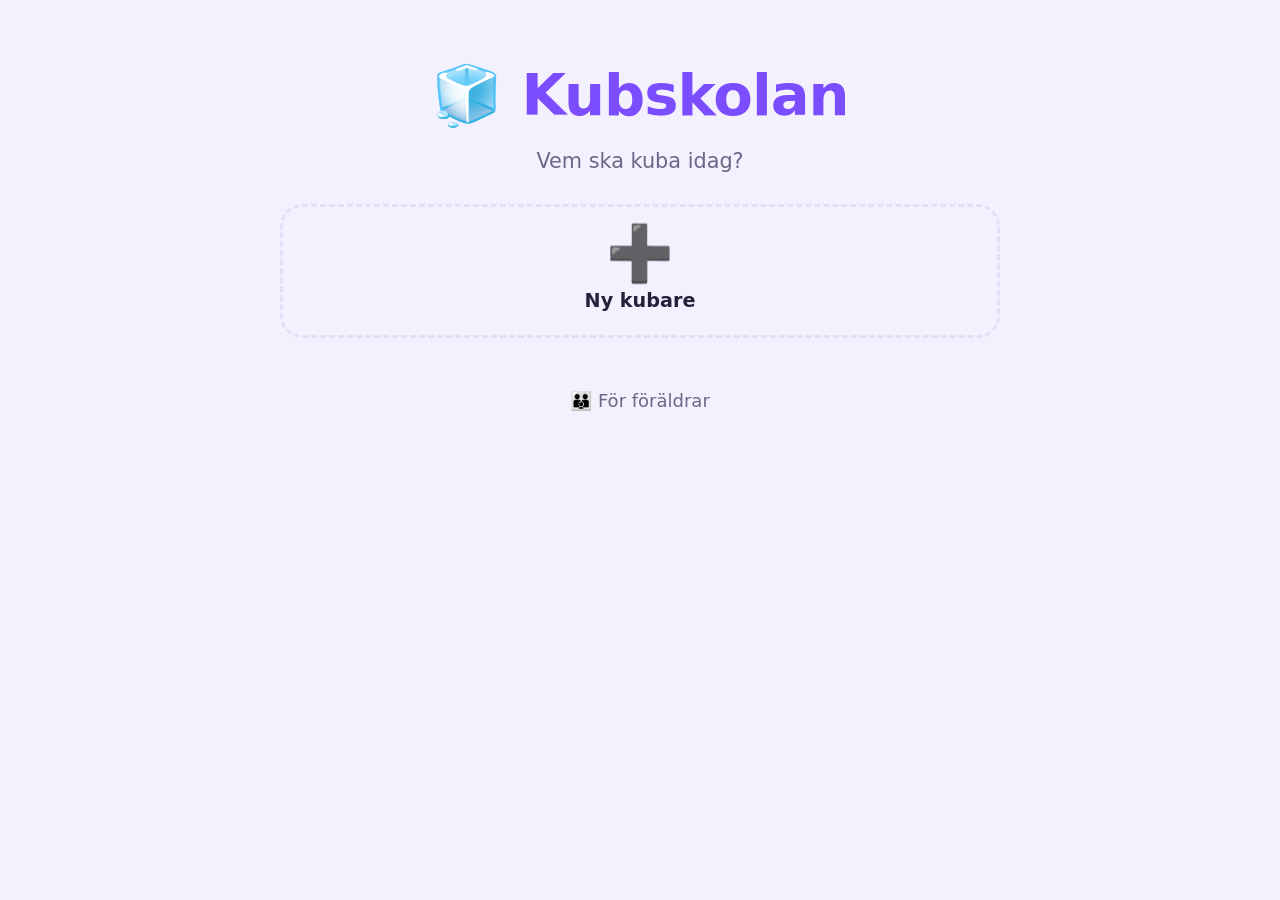
==== index.html @ 80350eb7 "Initial commit: Kubskolan Co-Authored-By: Claude Opus 5.5 <noreply@anthropic.com>" ====
<!doctype html>
<html lang="sv">
<head>
  <meta charset="utf-8">
  <meta name="viewport" content="width=device-width, initial-scale=1, viewport-fit=cover, user-scalable=no">
  <title>Kubskolan</title>
  <meta name="description" content="Lär dig lösa Rubiks kub med CFOP – steg för steg.">
  <meta name="theme-color" content="#7c4dff">
  <meta name="apple-mobile-web-app-capable" content="yes">
  <meta name="mobile-web-app-capable" content="yes">
  <meta name="apple-mobile-web-app-status-bar-style" content="default">
  <meta name="apple-mobile-web-app-title" content="Kubskolan">
  <link rel="manifest" href="manifest.webmanifest">
  <link rel="icon" href="icon.svg" type="image/svg+xml">
  <link rel="apple-touch-icon" href="icon-180.png">
  <link rel="stylesheet" href="css/style.css">
</head>
<body>
  <main id="app"></main>
  <script type="module" src="js/app.js"></script>
</body>
</html>
---- css/style.css ----
:root {
  --bg: #f4f1ff;
  --card: #ffffff;
  --ink: #26213a;
  --muted: #6d6787;
  --primary: #7c4dff;
  --primary-ink: #ffffff;
  --line: #e4def7;
  --good: #22a861;
  --bad: #e5484d;
  --radius: 22px;
  --wc: var(--primary);
  color-scheme: light;
}

* { box-sizing: border-box; -webkit-tap-highlight-color: transparent; }
html, body { margin: 0; height: 100%; }
body {
  background: var(--bg);
  color: var(--ink);
  font-family: ui-rounded, "SF Pro Rounded", "Nunito", "Segoe UI", system-ui, sans-serif;
  font-size: 18px;
  line-height: 1.45;
  -webkit-user-select: none;
  user-select: none;
  overscroll-behavior: none;
}
input { -webkit-user-select: text; user-select: text; }
a { color: inherit; text-decoration: none; }
button { font: inherit; color: inherit; cursor: pointer; }
.hidden { display: none !important; }

.screen {
  max-width: 1100px;
  margin: 0 auto;
  min-height: 100dvh;
  padding: calc(env(safe-area-inset-top) + 12px) max(16px, env(safe-area-inset-right)) calc(env(safe-area-inset-bottom) + 16px) max(16px, env(safe-area-inset-left));
}

/* ---------- Knappar ---------- */
.btn {
  border: 0;
  border-radius: 999px;
  padding: 12px 22px;
  background: var(--card);
  box-shadow: 0 3px 0 var(--line);
  font-weight: 700;
  display: inline-flex;
  align-items: center;
  justify-content: center;
  gap: 6px;
  min-height: 48px;
  transition: transform .08s;
}
.btn:active { transform: translateY(2px); box-shadow: 0 1px 0 var(--line); }
.btn:disabled { opacity: .4; }
.btn.primary { background: var(--wc); color: #fff; box-shadow: 0 4px 0 color-mix(in srgb, var(--wc) 70%, #000); }
.btn.ghost { background: transparent; box-shadow: inset 0 0 0 2px var(--line); }
.btn.danger { background: var(--bad); color: #fff; box-shadow: 0 4px 0 #a32a2e; }
.btn.huge { font-size: 1.25rem; padding: 16px 28px; width: 100%; margin-top: 12px; }
.btn.small { min-height: 38px; padding: 6px 14px; font-size: .9rem; }
.row { display: flex; gap: 10px; flex-wrap: wrap; justify-content: center; margin-top: 12px; }

/* ---------- Toppfält ---------- */
.topbar {
  display: flex;
  align-items: center;
  justify-content: space-between;
  gap: 12px;
  margin-bottom: 12px;
  min-height: 48px;
}
.topbar .back {
  width: 44px; height: 44px; border-radius: 50%;
  display: grid; place-items: center;
  background: var(--card); font-weight: 800; box-shadow: 0 3px 0 var(--line);
}
.topbar .title { font-weight: 800; font-size: 1.15rem; }
.wtag { font-size: 1.8rem; width: 44px; text-align: center; }
.dots { display: flex; gap: 6px; flex: 1; justify-content: center; flex-wrap: wrap; }
.dots span { width: 12px; height: 12px; border-radius: 50%; background: var(--line); }
.dots span.done { background: color-mix(in srgb, var(--wc) 55%, #fff); }
.dots span.cur { background: var(--wc); transform: scale(1.3); }

/* ---------- Profiler ---------- */
.profiles { text-align: center; padding-top: calc(env(safe-area-inset-top) + 6vh); }
.logo { font-size: clamp(2.2rem, 7vw, 3.6rem); margin: 0; letter-spacing: -1px; color: var(--primary); }
.logo-cube { display: inline-block; animation: bob 2.4s ease-in-out infinite; }
@keyframes bob { 50% { transform: translateY(-8px) rotate(-8deg); } }
.lead { font-size: 1.3rem; color: var(--muted); margin: 8px 0 28px; }
.profile-grid { display: grid; grid-template-columns: repeat(auto-fit, minmax(150px, 1fr)); gap: 16px; max-width: 720px; margin: 0 auto; }
.profile-card {
  border: 0; background: var(--card); border-radius: var(--radius); padding: 20px 10px;
  display: flex; flex-direction: column; align-items: center; gap: 6px;
  box-shadow: 0 5px 0 var(--line);
}
.profile-card:active { transform: translateY(3px); box-shadow: 0 2px 0 var(--line); }
.profile-card.add { background: transparent; box-shadow: inset 0 0 0 3px dashed var(--line); border: 3px dashed var(--line); }
.avatar { font-size: 3.4rem; line-height: 1; }
.avatar.sm { font-size: 1.8rem; }
.pname { font-weight: 800; font-size: 1.2rem; }
.pbadges { font-size: 1rem; min-height: 1.4em; }
.parent-link { display: inline-block; margin-top: 40px; color: var(--muted); padding: 10px; }

/* ---------- Karta ---------- */
.who { display: flex; align-items: center; gap: 8px; font-weight: 800; background: var(--card); padding: 4px 14px 4px 6px; border-radius: 999px; box-shadow: 0 3px 0 var(--line); }
.shelf { display: flex; gap: 2px; font-size: 1.5rem; flex-wrap: wrap; justify-content: flex-end; }
.shelf em { font-size: .9rem; color: var(--muted); }
.quick { display: grid; grid-template-columns: 1fr 1fr; gap: 12px; margin-bottom: 18px; }
.big-btn {
  border-radius: var(--radius); padding: 18px; text-align: center; font-weight: 800; font-size: 1.2rem;
  color: #fff; box-shadow: 0 5px 0 rgba(0,0,0,.18);
}
.big-btn.train { background: linear-gradient(135deg, #ff7a00, #ff4f7b); }
.big-btn.timer { background: linear-gradient(135deg, #1565d8, #00a6c8); }
.path { list-style: none; margin: 0; padding: 0; display: grid; gap: 14px; }
@media (min-width: 760px) {
  .path { grid-template-columns: 1fr 1fr; }
}
.world { position: relative; }
.world-btn {
  width: 100%; border: 0; text-align: left;
  display: flex; align-items: center; gap: 14px;
  background: var(--card); border-radius: var(--radius); padding: 14px 16px;
  box-shadow: 0 5px 0 color-mix(in srgb, var(--wc) 35%, var(--line));
  border-left: 8px solid var(--wc);
}
.world-btn:active { transform: translateY(3px); }
.world.locked .world-btn { filter: grayscale(1); opacity: .55; }
.world-emoji { font-size: 2.4rem; width: 52px; text-align: center; flex: none; }
.world-text { flex: 1; display: flex; flex-direction: column; min-width: 0; }
.world-text small { color: var(--muted); }
.stars { color: #ffb300; font-size: 1.2rem; letter-spacing: 1px; flex: none; }
.quiz-link {
  position: absolute; right: 14px; bottom: -10px;
  background: var(--wc); color: #fff; font-weight: 800; font-size: .85rem;
  padding: 3px 12px; border-radius: 999px;
}

/* ---------- Lektion ---------- */
.lesson { display: flex; flex-direction: column; }
.lesson-body { flex: 1; display: grid; gap: 16px; align-content: start; }
@media (min-width: 760px) and (orientation: landscape) {
  .lesson-body.has-cube { grid-template-columns: 1.1fr 1fr; align-items: start; }
}
.lesson-cube, .trainer-cube, .quiz-cube, .scramble-cube { background: var(--card); border-radius: var(--radius); padding: 10px; box-shadow: 0 5px 0 var(--line); }
.lesson-art { font-size: 6rem; text-align: center; padding: 20px 0 0; }
.lesson-text { background: var(--card); border-radius: var(--radius); padding: 18px 22px; box-shadow: 0 5px 0 var(--line); }
.lesson-text h2 { margin: 0 0 8px; display: flex; justify-content: space-between; align-items: center; gap: 10px; font-size: 1.5rem; }
.lesson-text p { margin: 0; font-size: 1.15rem; }
.lesson-text b { color: color-mix(in srgb, var(--wc) 75%, #000); }
.say { border: 0; background: var(--bg); border-radius: 50%; width: 46px; height: 46px; font-size: 1.3rem; flex: none; }
.navbar {
  display: flex; justify-content: space-between; gap: 12px; margin-top: 16px;
  position: sticky; bottom: 0; padding: 10px 0 calc(env(safe-area-inset-bottom) + 4px);
  background: linear-gradient(transparent, var(--bg) 30%);
}
.navbar .btn { flex: 1; max-width: 260px; }
.navbar .next { margin-left: auto; }

/* ---------- Kubspelare ---------- */
.player { display: flex; flex-direction: column; gap: 10px; }
.cube-box { width: 100%; height: min(46vh, 420px); }
.chips { display: flex; flex-wrap: wrap; gap: 6px; justify-content: center; }
.chip {
  display: inline-flex; flex-direction: column; align-items: center; min-width: 42px;
  padding: 4px 8px; border-radius: 12px; background: var(--bg); line-height: 1.1;
  border: 2px solid transparent;
}
.chip b { font-size: 1.1rem; }
.chip i { font-style: normal; font-size: .85rem; color: var(--muted); }
.chip.done { opacity: .35; }
.chip.next { border-color: var(--wc); background: #fff; }
.controls { display: flex; justify-content: center; gap: 8px; }
.ctl {
  width: 54px; height: 50px; border: 0; border-radius: 16px; background: var(--bg);
  font-size: 1.25rem; font-weight: 800;
}
.ctl.play { background: var(--wc); color: #fff; width: 72px; }
.ctl.on { background: #ffe9a8; }
.pad { display: grid; grid-template-columns: repeat(5, 1fr); gap: 6px; }
.padbtn {
  border: 0; border-radius: 14px; background: var(--bg); min-height: 54px; font-weight: 800; font-size: 1.15rem;
  display: flex; flex-direction: column; align-items: center; justify-content: center; line-height: 1.05;
}
.padbtn i { font-style: normal; font-size: .9rem; color: var(--muted); }
.padbtn:active { background: color-mix(in srgb, var(--wc) 25%, #fff); }
.padbtn.wide { grid-column: span 5; min-height: 44px; font-size: 1rem; }

/* 3D-kuben */
.cv-scene { position: relative; perspective: 1600px; touch-action: none; cursor: grab; overflow: hidden; }
.cv-cube { position: absolute; left: 50%; top: 50%; width: 0; height: 0; transform-style: preserve-3d; }
.cv-cubie { position: absolute; transform-style: preserve-3d; }
.cv-face {
  position: absolute; left: -50px; top: -50px; width: 100px; height: 100px;
  background: #16171c; border-radius: 8px; backface-visibility: hidden;
}
.cv-face:not(.inner)::after {
  content: ""; position: absolute; inset: 5px; border-radius: 12px; background: var(--c);
  box-shadow: inset 0 -6px 0 rgba(0,0,0,.10), inset 0 6px 0 rgba(255,255,255,.22);
}
.cv-move {
  position: absolute; left: 10px; top: 8px; padding: 4px 12px; border-radius: 14px;
  background: rgba(38,33,58,.85); color: #fff; font-size: 1.4rem; display: flex; gap: 8px; align-items: center;
  opacity: 0; transition: opacity .15s; pointer-events: none;
}
.cv-move.show { opacity: 1; }

/* ---------- Quiz ---------- */
.quiz-body, .trainer-side { text-align: center; }
.quiz-body h2 { margin: 4px 0 12px; }
.quiz-cube .cube-box { height: min(40vh, 360px); }
.answers { display: grid; grid-template-columns: repeat(auto-fit, minmax(140px, 1fr)); gap: 10px; margin-top: 14px; }
.answer { font-size: 1.15rem; min-height: 60px; }
.answer.right { background: var(--good); color: #fff; box-shadow: 0 4px 0 #157a45; }
.answer.wrong { background: var(--bad); color: #fff; box-shadow: 0 4px 0 #a32a2e; }
.feedback { font-size: 1.2rem; min-height: 2em; }
.alg { font-family: ui-monospace, "SF Mono", Menlo, Consolas, monospace; font-weight: 700; font-size: 1.05rem; background: var(--bg); padding: 2px 10px; border-radius: 10px; display: inline-block; margin: 6px 0; }
.quiz-done, .empty { text-align: center; padding-top: 12vh; }
.badge-big { font-size: 5.5rem; line-height: 1.1; }

/* ---------- Träning ---------- */
.trainer-body { display: grid; gap: 16px; }
@media (min-width: 760px) and (orientation: landscape) {
  .trainer-body { grid-template-columns: 1.1fr 1fr; align-items: center; }
}
.trainer-side { background: var(--card); border-radius: var(--radius); padding: 18px; box-shadow: 0 5px 0 var(--line); }
.world-name { margin: 0; color: var(--muted); font-weight: 700; }
.case-name { margin: 6px 0; }
.level { display: flex; gap: 6px; justify-content: center; margin: 6px 0 10px; }
.level span { width: 22px; height: 10px; border-radius: 5px; background: var(--line); }
.level span.on { background: var(--good); }
.hint { color: var(--muted); }
.rate p { margin: 14px 0 0; font-weight: 700; }

/* ---------- Tidtagning ---------- */
.scramble-box { background: var(--card); border-radius: var(--radius); padding: 14px; box-shadow: 0 5px 0 var(--line); text-align: center; }
.scramble-box .small { margin: 0 0 8px; }
.scramble-cube { margin-top: 12px; box-shadow: none; padding: 0; }
.small { font-size: .9rem; color: var(--muted); }
.timer-pad {
  margin: 16px 0; border-radius: var(--radius); background: var(--card); padding: 34px 16px; text-align: center;
  box-shadow: 0 5px 0 var(--line); touch-action: none; outline: none; transition: background .15s;
}
.timer-pad .time { font-size: clamp(3.5rem, 16vw, 6.5rem); font-weight: 800; font-variant-numeric: tabular-nums; line-height: 1.1; }
.timer-pad.holding { background: #ffd6d6; }
.timer-pad.ready { background: #c9f7d9; }
.timer-pad.running { background: #fff; }
.timer-pad.running .timer-help { visibility: hidden; }
.timer-help { color: var(--muted); margin: 8px 0 0; }
.stats { display: grid; grid-template-columns: repeat(3, 1fr); gap: 10px; text-align: center; }
.stats div { background: var(--card); border-radius: 16px; padding: 10px; box-shadow: 0 3px 0 var(--line); }
.stats small { display: block; color: var(--muted); }
.stats b { font-size: 1.4rem; }
.time-list { display: flex; flex-wrap: wrap; gap: 8px; list-style: none; padding: 0; justify-content: center; }
.time-list li { background: var(--card); padding: 4px 12px; border-radius: 999px; font-variant-numeric: tabular-nums; }
.time-list li.best { background: #fff3c4; font-weight: 800; }
.times { text-align: center; }

/* ---------- Föräldrar ---------- */
.pcard { background: var(--card); border-radius: var(--radius); padding: 16px 18px; margin-bottom: 14px; box-shadow: 0 5px 0 var(--line); }
.pcard h3 { margin: 0 0 8px; }
.pcard table { width: 100%; border-collapse: collapse; font-size: .95rem; }
.pcard td { padding: 4px 6px; border-bottom: 1px solid var(--line); }
.pcard td:nth-child(2) { color: #ffb300; white-space: nowrap; }
.pcard td:nth-child(3) { color: var(--muted); text-align: right; white-space: nowrap; }
.toggle { display: flex; gap: 10px; align-items: center; font-weight: 700; }
.toggle input { width: 24px; height: 24px; }

/* ---------- Modal ---------- */
.modal-wrap { position: fixed; inset: 0; background: rgba(38,33,58,.45); display: grid; place-items: center; padding: 16px; z-index: 50; animation: fade .2s; }
.modal { background: var(--card); border-radius: 28px; padding: 24px; width: min(460px, 100%); text-align: center; animation: pop .25s; }
.modal h2 { margin: 6px 0; }
.modal-buttons { display: flex; gap: 10px; justify-content: center; margin-top: 16px; flex-wrap: wrap; }
@keyframes fade { from { opacity: 0; } }
@keyframes pop { from { transform: scale(.85); opacity: 0; } }
.name-input { width: 100%; font: inherit; font-size: 1.3rem; padding: 12px 16px; border-radius: 16px; border: 3px solid var(--line); margin: 10px 0; text-align: center; outline-color: var(--primary); }
.name-input.gate { max-width: 160px; }
.avatar-pick { display: grid; grid-template-columns: repeat(6, 1fr); gap: 6px; }
.av { border: 3px solid transparent; background: var(--bg); border-radius: 16px; font-size: 1.9rem; padding: 4px 0; }
.av.sel { border-color: var(--primary); background: #fff; }

/* ---------- Konfetti ---------- */
.confetti { position: fixed; inset: 0; pointer-events: none; z-index: 60; overflow: hidden; }
.confetti span { position: absolute; top: -20px; width: 10px; height: 16px; border-radius: 3px; animation: fall linear forwards; }
@keyframes fall { to { top: 105%; transform: rotate(720deg) translateX(40px); } }

@media (max-width: 420px) {
  body { font-size: 17px; }
  .lesson-text p { font-size: 1.05rem; }
  .ctl { width: 48px; }
  .cube-box { height: min(40vh, 340px); }
}
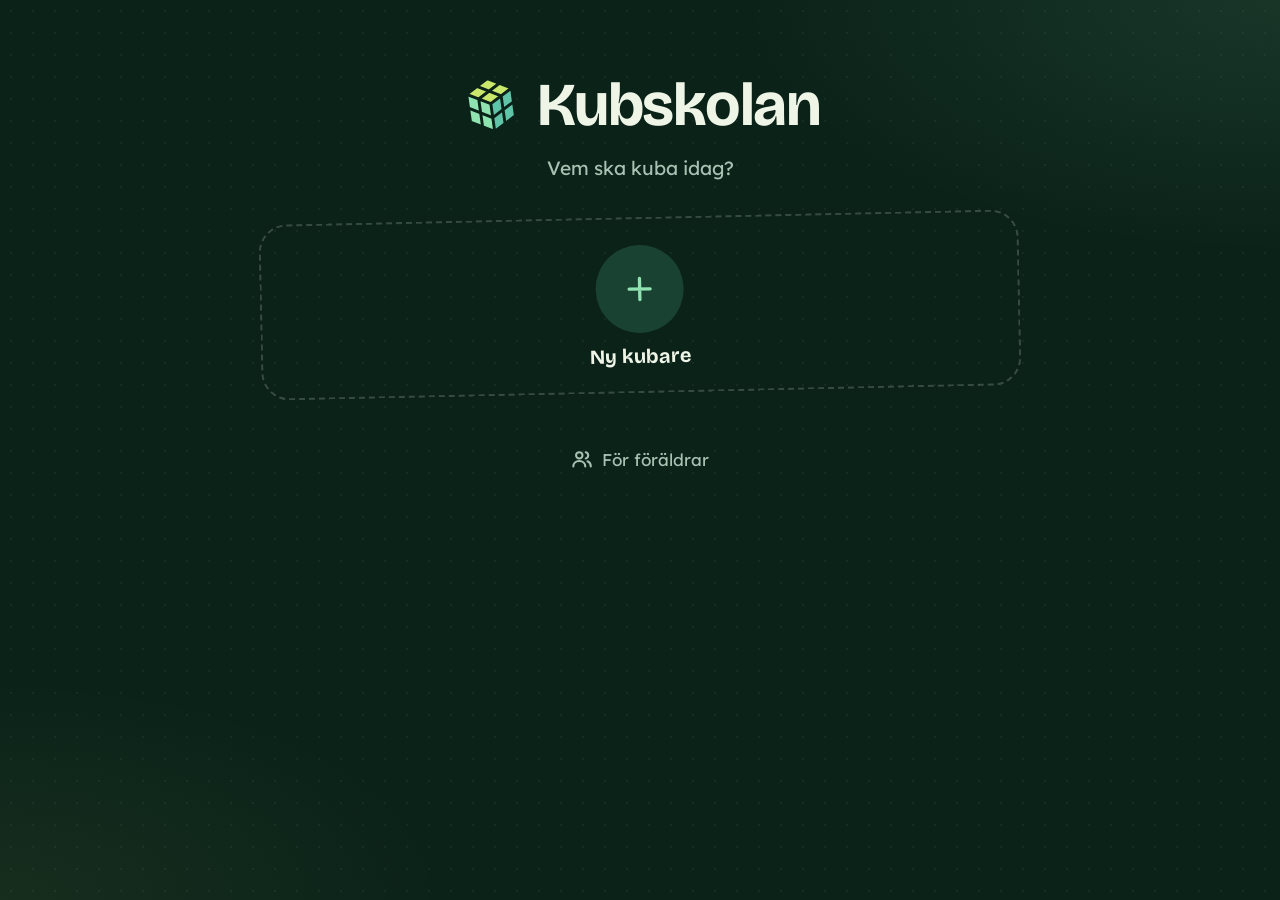
==== commit f1e06f43: "Redesign: dark green playful theme, neutral icons - New dark forest-green palette with mint/sage/lim" ====
--- a/index.html
+++ b/index.html
@@ -5,14 +5,17 @@
   <meta name="viewport" content="width=device-width, initial-scale=1, viewport-fit=cover, user-scalable=no">
   <title>Kubskolan</title>
   <meta name="description" content="Lär dig lösa Rubiks kub med CFOP – steg för steg.">
-  <meta name="theme-color" content="#7c4dff">
+  <meta name="theme-color" content="#0B2219">
   <meta name="apple-mobile-web-app-capable" content="yes">
   <meta name="mobile-web-app-capable" content="yes">
-  <meta name="apple-mobile-web-app-status-bar-style" content="default">
+  <meta name="apple-mobile-web-app-status-bar-style" content="black-translucent">
   <meta name="apple-mobile-web-app-title" content="Kubskolan">
   <link rel="manifest" href="manifest.webmanifest">
   <link rel="icon" href="icon.svg" type="image/svg+xml">
   <link rel="apple-touch-icon" href="icon-180.png">
+  <link rel="preconnect" href="https://fonts.googleapis.com">
+  <link rel="preconnect" href="https://fonts.gstatic.com" crossorigin>
+  <link rel="stylesheet" href="https://fonts.googleapis.com/css2?family=Bricolage+Grotesque:opsz,wght@12..96,600..800&family=Lexend:wght@400;500;600&display=swap">
   <link rel="stylesheet" href="css/style.css">
 </head>
 <body>
--- a/css/style.css
+++ b/css/style.css
@@ -1,26 +1,42 @@
+/* Kubskolan – mörkgrönt, lekfullt tema */
 :root {
-  --bg: #f4f1ff;
-  --card: #ffffff;
-  --ink: #26213a;
-  --muted: #6d6787;
-  --primary: #7c4dff;
-  --primary-ink: #ffffff;
-  --line: #e4def7;
-  --good: #22a861;
-  --bad: #e5484d;
-  --radius: 22px;
-  --wc: var(--primary);
-  color-scheme: light;
+  --bg: #0B2219;
+  --panel: #133427;
+  --panel-2: #1A4232;
+  --panel-3: #22513E;
+  --line: rgba(233, 242, 220, .10);
+  --ink: #EEF4E6;
+  --ink-2: #A7C2B2;
+  --ink-3: #6E8F7E;
+  --mint: #8EE3B1;
+  --mint-deep: #3E9C6F;
+  --lime: #C9E86B;
+  --lime-deep: #8FAE33;
+  --teal: #5FC4A8;
+  --cream: #E9F2DC;
+  --coral: #F08A7E;
+  --coral-deep: #B4564C;
+  --on-accent: #0B2219;
+  --radius: 26px;
+  --display: "Bricolage Grotesque", ui-rounded, "Segoe UI", system-ui, sans-serif;
+  --body: "Lexend", ui-rounded, "Segoe UI", system-ui, sans-serif;
+  color-scheme: dark;
 }
 
 * { box-sizing: border-box; -webkit-tap-highlight-color: transparent; }
-html, body { margin: 0; height: 100%; }
+html, body { margin: 0; min-height: 100%; }
 body {
-  background: var(--bg);
+  background-color: var(--bg);
+  background-image:
+    radial-gradient(ellipse 60% 40% at 100% 0%, rgba(142, 227, 177, .10), transparent 70%),
+    radial-gradient(ellipse 50% 35% at 0% 100%, rgba(201, 232, 107, .06), transparent 70%),
+    radial-gradient(rgba(233, 242, 220, .05) 1px, transparent 1.4px);
+  background-size: auto, auto, 22px 22px;
+  background-attachment: fixed;
   color: var(--ink);
-  font-family: ui-rounded, "SF Pro Rounded", "Nunito", "Segoe UI", system-ui, sans-serif;
-  font-size: 18px;
-  line-height: 1.45;
+  font-family: var(--body);
+  font-size: 17px;
+  line-height: 1.5;
   -webkit-user-select: none;
   user-select: none;
   overscroll-behavior: none;
@@ -28,164 +44,266 @@
 input { -webkit-user-select: text; user-select: text; }
 a { color: inherit; text-decoration: none; }
 button { font: inherit; color: inherit; cursor: pointer; }
+h1, h2, h3 { font-family: var(--display); font-weight: 700; letter-spacing: -.02em; line-height: 1.1; }
+:focus-visible { outline: 3px solid var(--lime); outline-offset: 3px; }
 .hidden { display: none !important; }
+.muted { color: var(--ink-2); }
+.small { font-size: .85rem; }
+
+.ic { width: 1.3em; height: 1.3em; flex: none; vertical-align: -.25em; }
 
 .screen {
-  max-width: 1100px;
+  max-width: 1080px;
   margin: 0 auto;
   min-height: 100dvh;
-  padding: calc(env(safe-area-inset-top) + 12px) max(16px, env(safe-area-inset-right)) calc(env(safe-area-inset-bottom) + 16px) max(16px, env(safe-area-inset-left));
+  padding: calc(env(safe-area-inset-top) + 14px) max(16px, env(safe-area-inset-right)) calc(env(safe-area-inset-bottom) + 20px) max(16px, env(safe-area-inset-left));
+}
+.center-screen { text-align: center; padding-top: calc(env(safe-area-inset-top) + 12vh); max-width: 520px; }
+.center-screen h2 { font-size: 2rem; margin: 18px 0 6px; }
+
+.panel {
+  background: var(--panel);
+  border: 1px solid var(--line);
+  border-radius: var(--radius);
 }
 
 /* ---------- Knappar ---------- */
 .btn {
   border: 0;
-  border-radius: 999px;
+  border-radius: 18px;
   padding: 12px 22px;
-  background: var(--card);
-  box-shadow: 0 3px 0 var(--line);
+  min-height: 52px;
+  background: var(--panel-2);
+  color: var(--ink);
+  font-family: var(--display);
   font-weight: 700;
+  font-size: 1.05rem;
   display: inline-flex;
   align-items: center;
   justify-content: center;
-  gap: 6px;
-  min-height: 48px;
-  transition: transform .08s;
-}
-.btn:active { transform: translateY(2px); box-shadow: 0 1px 0 var(--line); }
-.btn:disabled { opacity: .4; }
-.btn.primary { background: var(--wc); color: #fff; box-shadow: 0 4px 0 color-mix(in srgb, var(--wc) 70%, #000); }
+  gap: 8px;
+  box-shadow: 0 4px 0 rgba(0, 0, 0, .28);
+  transition: transform .08s, box-shadow .08s, background .15s;
+}
+.btn:active:not(:disabled) { transform: translateY(3px); box-shadow: 0 1px 0 rgba(0, 0, 0, .28); }
+.btn:disabled { opacity: .45; cursor: default; }
+.btn.primary { background: var(--mint); color: var(--on-accent); box-shadow: 0 4px 0 var(--mint-deep); }
+.btn.primary:active:not(:disabled) { box-shadow: 0 1px 0 var(--mint-deep); }
 .btn.ghost { background: transparent; box-shadow: inset 0 0 0 2px var(--line); }
-.btn.danger { background: var(--bad); color: #fff; box-shadow: 0 4px 0 #a32a2e; }
-.btn.huge { font-size: 1.25rem; padding: 16px 28px; width: 100%; margin-top: 12px; }
-.btn.small { min-height: 38px; padding: 6px 14px; font-size: .9rem; }
-.row { display: flex; gap: 10px; flex-wrap: wrap; justify-content: center; margin-top: 12px; }
+.btn.danger { background: var(--coral); color: var(--on-accent); box-shadow: 0 4px 0 var(--coral-deep); }
+.btn.huge { width: 100%; min-height: 60px; font-size: 1.2rem; margin-top: 16px; }
+.btn.small { min-height: 42px; padding: 8px 14px; font-size: .92rem; border-radius: 14px; }
+.row { display: flex; gap: 10px; flex-wrap: wrap; justify-content: center; margin-top: 16px; }
+.row.start { justify-content: flex-start; }
+
+.icon-btn {
+  width: 48px; height: 48px; border-radius: 16px; border: 0;
+  display: grid; place-items: center; flex: none;
+  background: var(--panel-2); color: var(--ink);
+}
+.icon-btn:active { background: var(--panel-3); }
+.icon-btn:disabled { opacity: .35; }
+.icon-btn.big { width: 56px; height: 56px; border-radius: 18px; }
 
 /* ---------- Toppfält ---------- */
 .topbar {
-  display: flex;
+  display: grid;
+  grid-template-columns: 48px 1fr 48px;
   align-items: center;
-  justify-content: space-between;
-  gap: 12px;
-  margin-bottom: 12px;
-  min-height: 48px;
-}
-.topbar .back {
-  width: 44px; height: 44px; border-radius: 50%;
+  gap: 14px;
+  margin-bottom: 16px;
+}
+.topbar-mid { display: flex; align-items: center; gap: 12px; justify-content: center; min-width: 0; }
+.topbar-right { display: flex; justify-content: flex-end; }
+.topbar-title { font-family: var(--display); font-weight: 700; font-size: 1.15rem; display: inline-flex; gap: 8px; align-items: center; }
+.world-chip {
+  width: 48px; height: 48px; border-radius: 16px; background: var(--panel-2);
+  display: grid; place-items: center; color: var(--cream);
+}
+.world-chip .glyph, .world-chip .ic { width: 28px; height: 28px; }
+.progress { flex: 1; height: 12px; border-radius: 99px; background: var(--panel-2); overflow: hidden; }
+.progress span { display: block; height: 100%; border-radius: 99px; background: var(--mint); min-width: 12px; transition: width .3s; }
+.progress-num { font-family: var(--display); font-weight: 700; color: var(--ink-2); font-size: .95rem; font-variant-numeric: tabular-nums; }
+
+.eyebrow {
+  margin: 0 0 6px;
+  font-size: .78rem; font-weight: 600; letter-spacing: .08em; text-transform: uppercase;
+  color: var(--mint);
+}
+
+/* ---------- Stegsymboler & avatarer ---------- */
+.glyph { width: 40px; height: 40px; color: var(--cream); }
+.g-f { fill: var(--gf, var(--cream)); }
+.g-l { fill: var(--gl, var(--lime)); }
+.g-a { fill: var(--ga, var(--mint)); }
+.g-dim { fill: var(--gd, rgba(233, 242, 220, .14)); }
+
+.avatar { width: 56px; height: 56px; flex: none; display: block; }
+.avatar text { font-family: var(--display); font-weight: 800; font-size: 19px; fill: var(--on-accent); }
+.avatar.sm { width: 32px; height: 32px; }
+.avatar.md { width: 60px; height: 60px; }
+.avatar.lg { width: 88px; height: 88px; }
+.avatar.xl { width: 112px; height: 112px; }
+
+/* ---------- Profiler ---------- */
+.profiles { text-align: center; padding-top: calc(env(safe-area-inset-top) + 8vh); }
+.brand { display: inline-flex; align-items: center; gap: 14px; }
+.brand h1 { font-size: clamp(2.6rem, 8vw, 3.8rem); margin: 0; }
+.logo-mark { width: 64px; height: 64px; transform: rotate(-8deg); animation: wobble 5s ease-in-out infinite; }
+@keyframes wobble { 50% { transform: rotate(6deg) translateY(-4px); } }
+.lead { font-size: 1.2rem; color: var(--ink-2); margin: 10px 0 34px; }
+.profile-grid {
+  display: grid; grid-template-columns: repeat(auto-fit, minmax(160px, 1fr));
+  gap: 16px; max-width: 760px; margin: 0 auto;
+}
+.profile-card {
+  border: 1px solid var(--line); background: var(--panel); border-radius: 28px;
+  padding: 26px 12px 20px; display: flex; flex-direction: column; align-items: center; gap: 8px;
+  box-shadow: 0 6px 0 rgba(0, 0, 0, .25);
+  transition: transform .12s;
+}
+.profile-card:nth-child(odd) { transform: rotate(-1.2deg); }
+.profile-card:nth-child(even) { transform: rotate(1.2deg); }
+.profile-card:active { transform: translateY(4px) rotate(0); box-shadow: 0 2px 0 rgba(0, 0, 0, .25); }
+.profile-card.add { background: transparent; border: 2px dashed rgba(233, 242, 220, .2); box-shadow: none; }
+.add-circle { width: 88px; height: 88px; border-radius: 50%; background: var(--panel-2); display: grid; place-items: center; color: var(--mint); }
+.add-circle .ic { width: 36px; height: 36px; }
+.pname { font-family: var(--display); font-weight: 700; font-size: 1.25rem; }
+.pmeta { font-size: .85rem; color: var(--ink-2); }
+.parent-link { display: inline-flex; align-items: center; gap: 8px; margin-top: 44px; color: var(--ink-2); padding: 10px 16px; border-radius: 14px; }
+.parent-link:active { background: var(--panel); }
+
+/* ---------- Karta ---------- */
+.map { max-width: 640px; }
+.map-head { display: flex; align-items: center; gap: 14px; margin: 6px 0 20px; }
+.map-head h1 { margin: 0; font-size: 2rem; }
+.map-head .sub { margin: 2px 0 0; color: var(--ink-2); }
+.who { border-radius: 50%; }
+.tiles { display: grid; grid-template-columns: 1fr 1fr; gap: 12px; margin-bottom: 26px; }
+.tile {
+  background: var(--panel); border: 1px solid var(--line); border-radius: 24px; padding: 16px;
+  display: grid; grid-template-columns: auto 1fr; grid-template-rows: auto auto; column-gap: 12px; align-items: center;
+  box-shadow: 0 5px 0 rgba(0, 0, 0, .25);
+}
+.tile:active { transform: translateY(3px); box-shadow: 0 2px 0 rgba(0, 0, 0, .25); }
+.tile-ic { grid-row: span 2; width: 48px; height: 48px; border-radius: 16px; display: grid; place-items: center; background: var(--lime); color: var(--on-accent); }
+.tile.alt .tile-ic { background: var(--teal); }
+.tile b { font-family: var(--display); font-size: 1.15rem; }
+.tile small { color: var(--ink-2); line-height: 1.25; }
+
+.path-wrap { position: relative; padding: 10px 0 30px; }
+.path-line { position: absolute; inset: 0; width: 100%; height: 100%; pointer-events: none; overflow: visible; }
+.path-line path { fill: none; stroke-linecap: round; stroke-width: 6; }
+.path-line .track { stroke: rgba(233, 242, 220, .13); stroke-dasharray: 1 14; }
+.path-line .trail { stroke: var(--mint); opacity: .55; }
+.path { list-style: none; margin: 0; padding: 0; position: relative; }
+.stop {
+  display: flex; align-items: center; gap: 16px; min-height: 120px;
+  padding-left: calc(var(--x) * (100% - 260px));
+}
+.node {
+  position: relative; flex: none;
+  width: 84px; height: 84px; border-radius: 50%;
+  border: 3px solid var(--panel-3); background: var(--panel-2);
   display: grid; place-items: center;
-  background: var(--card); font-weight: 800; box-shadow: 0 3px 0 var(--line);
-}
-.topbar .title { font-weight: 800; font-size: 1.15rem; }
-.wtag { font-size: 1.8rem; width: 44px; text-align: center; }
-.dots { display: flex; gap: 6px; flex: 1; justify-content: center; flex-wrap: wrap; }
-.dots span { width: 12px; height: 12px; border-radius: 50%; background: var(--line); }
-.dots span.done { background: color-mix(in srgb, var(--wc) 55%, #fff); }
-.dots span.cur { background: var(--wc); transform: scale(1.3); }
-
-/* ---------- Profiler ---------- */
-.profiles { text-align: center; padding-top: calc(env(safe-area-inset-top) + 6vh); }
-.logo { font-size: clamp(2.2rem, 7vw, 3.6rem); margin: 0; letter-spacing: -1px; color: var(--primary); }
-.logo-cube { display: inline-block; animation: bob 2.4s ease-in-out infinite; }
-@keyframes bob { 50% { transform: translateY(-8px) rotate(-8deg); } }
-.lead { font-size: 1.3rem; color: var(--muted); margin: 8px 0 28px; }
-.profile-grid { display: grid; grid-template-columns: repeat(auto-fit, minmax(150px, 1fr)); gap: 16px; max-width: 720px; margin: 0 auto; }
-.profile-card {
-  border: 0; background: var(--card); border-radius: var(--radius); padding: 20px 10px;
-  display: flex; flex-direction: column; align-items: center; gap: 6px;
-  box-shadow: 0 5px 0 var(--line);
-}
-.profile-card:active { transform: translateY(3px); box-shadow: 0 2px 0 var(--line); }
-.profile-card.add { background: transparent; box-shadow: inset 0 0 0 3px dashed var(--line); border: 3px dashed var(--line); }
-.avatar { font-size: 3.4rem; line-height: 1; }
-.avatar.sm { font-size: 1.8rem; }
-.pname { font-weight: 800; font-size: 1.2rem; }
-.pbadges { font-size: 1rem; min-height: 1.4em; }
-.parent-link { display: inline-block; margin-top: 40px; color: var(--muted); padding: 10px; }
-
-/* ---------- Karta ---------- */
-.who { display: flex; align-items: center; gap: 8px; font-weight: 800; background: var(--card); padding: 4px 14px 4px 6px; border-radius: 999px; box-shadow: 0 3px 0 var(--line); }
-.shelf { display: flex; gap: 2px; font-size: 1.5rem; flex-wrap: wrap; justify-content: flex-end; }
-.shelf em { font-size: .9rem; color: var(--muted); }
-.quick { display: grid; grid-template-columns: 1fr 1fr; gap: 12px; margin-bottom: 18px; }
-.big-btn {
-  border-radius: var(--radius); padding: 18px; text-align: center; font-weight: 800; font-size: 1.2rem;
-  color: #fff; box-shadow: 0 5px 0 rgba(0,0,0,.18);
-}
-.big-btn.train { background: linear-gradient(135deg, #ff7a00, #ff4f7b); }
-.big-btn.timer { background: linear-gradient(135deg, #1565d8, #00a6c8); }
-.path { list-style: none; margin: 0; padding: 0; display: grid; gap: 14px; }
-@media (min-width: 760px) {
-  .path { grid-template-columns: 1fr 1fr; }
-}
-.world { position: relative; }
-.world-btn {
-  width: 100%; border: 0; text-align: left;
-  display: flex; align-items: center; gap: 14px;
-  background: var(--card); border-radius: var(--radius); padding: 14px 16px;
-  box-shadow: 0 5px 0 color-mix(in srgb, var(--wc) 35%, var(--line));
-  border-left: 8px solid var(--wc);
-}
-.world-btn:active { transform: translateY(3px); }
-.world.locked .world-btn { filter: grayscale(1); opacity: .55; }
-.world-emoji { font-size: 2.4rem; width: 52px; text-align: center; flex: none; }
-.world-text { flex: 1; display: flex; flex-direction: column; min-width: 0; }
-.world-text small { color: var(--muted); }
-.stars { color: #ffb300; font-size: 1.2rem; letter-spacing: 1px; flex: none; }
-.quiz-link {
-  position: absolute; right: 14px; bottom: -10px;
-  background: var(--wc); color: #fff; font-weight: 800; font-size: .85rem;
-  padding: 3px 12px; border-radius: 999px;
-}
+  box-shadow: 0 6px 0 rgba(0, 0, 0, .3);
+  transition: transform .12s;
+}
+.node:active:not(:disabled) { transform: translateY(4px); box-shadow: 0 2px 0 rgba(0, 0, 0, .3); }
+.node .glyph { width: 44px; height: 44px; }
+.node > .ic { width: 28px; height: 28px; color: var(--ink-3); }
+.stop.done .node { background: var(--mint); border-color: var(--mint); box-shadow: 0 6px 0 var(--mint-deep); color: var(--on-accent); --gf: var(--on-accent); --gl: var(--on-accent); --ga: var(--on-accent); --gd: rgba(11, 34, 25, .22); }
+.stop.done .node .glyph { color: var(--on-accent); }
+.stop.current .node { border-color: var(--lime); animation: pulse 2.2s ease-out infinite; }
+@keyframes pulse {
+  0% { box-shadow: 0 6px 0 rgba(0, 0, 0, .3), 0 0 0 0 rgba(201, 232, 107, .45); }
+  70%, 100% { box-shadow: 0 6px 0 rgba(0, 0, 0, .3), 0 0 0 18px rgba(201, 232, 107, 0); }
+}
+.node-tag {
+  position: absolute; top: -12px; left: 50%; transform: translateX(-50%) rotate(-4deg);
+  background: var(--lime); color: var(--on-accent); font-family: var(--display); font-weight: 800;
+  font-size: .75rem; padding: 2px 10px; border-radius: 99px; text-transform: uppercase; letter-spacing: .05em;
+}
+.stop.locked .node { opacity: .55; box-shadow: none; }
+.stop-label { display: flex; flex-direction: column; align-items: flex-start; min-width: 0; max-width: 220px; gap: 1px; }
+.stop-label b { font-family: var(--display); font-size: 1.12rem; line-height: 1.2; }
+.stop-label small { color: var(--ink-2); line-height: 1.3; }
+.stop.locked .stop-label { opacity: .5; }
+.stop-num { font-size: .72rem; font-weight: 600; letter-spacing: .08em; text-transform: uppercase; color: var(--ink-3); }
+.stop.done .stop-num, .stop.current .stop-num { color: var(--mint); }
+.stars { display: inline-flex; gap: 2px; color: var(--ink-3); }
+.stars .ic { width: 18px; height: 18px; }
+.stars .ic.on { color: var(--lime); }
+.mini-btn {
+  margin-top: 6px; display: inline-flex; align-items: center; gap: 6px;
+  background: var(--panel-2); border-radius: 12px; padding: 4px 12px 4px 8px; font-size: .85rem; font-weight: 600;
+}
+.mini-btn .ic { width: 18px; height: 18px; color: var(--mint); }
 
 /* ---------- Lektion ---------- */
 .lesson { display: flex; flex-direction: column; }
 .lesson-body { flex: 1; display: grid; gap: 16px; align-content: start; }
 @media (min-width: 760px) and (orientation: landscape) {
-  .lesson-body.has-cube { grid-template-columns: 1.1fr 1fr; align-items: start; }
-}
-.lesson-cube, .trainer-cube, .quiz-cube, .scramble-cube { background: var(--card); border-radius: var(--radius); padding: 10px; box-shadow: 0 5px 0 var(--line); }
-.lesson-art { font-size: 6rem; text-align: center; padding: 20px 0 0; }
-.lesson-text { background: var(--card); border-radius: var(--radius); padding: 18px 22px; box-shadow: 0 5px 0 var(--line); }
-.lesson-text h2 { margin: 0 0 8px; display: flex; justify-content: space-between; align-items: center; gap: 10px; font-size: 1.5rem; }
-.lesson-text p { margin: 0; font-size: 1.15rem; }
-.lesson-text b { color: color-mix(in srgb, var(--wc) 75%, #000); }
-.say { border: 0; background: var(--bg); border-radius: 50%; width: 46px; height: 46px; font-size: 1.3rem; flex: none; }
+  .lesson-body { grid-template-columns: 1.1fr 1fr; align-items: start; }
+}
+.cube-panel {
+  padding: 12px;
+  background: radial-gradient(ellipse at 50% 38%, #21543F, var(--panel) 72%);
+}
+.art-panel { display: grid; place-items: center; min-height: 260px; color: var(--cream); }
+.art-panel .art { width: 150px; height: 150px; }
+.art-panel.practice .art { color: var(--lime); stroke-width: 1.6; }
+.text-panel { padding: 24px; }
+.text-panel h2 { font-size: clamp(1.6rem, 4vw, 2.1rem); margin: 0 0 12px; }
+.lesson-text { font-size: 1.12rem; line-height: 1.6; }
+.lesson-text b { color: var(--lime); font-weight: 600; }
+.say {
+  margin-top: 18px; border: 0; background: var(--panel-2); color: var(--ink-2);
+  display: inline-flex; align-items: center; gap: 8px; padding: 8px 14px; border-radius: 14px; font-size: .92rem;
+}
+.say:active { background: var(--panel-3); color: var(--ink); }
+.sw { display: inline-block; width: .95em; height: .95em; border-radius: 5px; vertical-align: -.12em; margin-right: 4px; box-shadow: inset 0 0 0 1.5px rgba(0, 0, 0, .25); }
+.sw-U { background: #FFD500; } .sw-D { background: #fff; } .sw-F { background: #00A651; }
+.sw-B { background: #1565D8; } .sw-R { background: #FF7A00; } .sw-L { background: #E3172B; }
 .navbar {
-  display: flex; justify-content: space-between; gap: 12px; margin-top: 16px;
-  position: sticky; bottom: 0; padding: 10px 0 calc(env(safe-area-inset-bottom) + 4px);
-  background: linear-gradient(transparent, var(--bg) 30%);
-}
-.navbar .btn { flex: 1; max-width: 260px; }
-.navbar .next { margin-left: auto; }
+  display: flex; align-items: center; gap: 12px; margin-top: 18px;
+  position: sticky; bottom: 0; padding: 14px 0 calc(env(safe-area-inset-bottom) + 6px);
+  background: linear-gradient(transparent, var(--bg) 35%);
+}
+.navbar .next { margin-left: auto; min-width: 180px; min-height: 56px; }
 
 /* ---------- Kubspelare ---------- */
-.player { display: flex; flex-direction: column; gap: 10px; }
-.cube-box { width: 100%; height: min(46vh, 420px); }
+.player { display: flex; flex-direction: column; gap: 12px; }
+.cube-box { width: 100%; height: min(44vh, 420px); }
 .chips { display: flex; flex-wrap: wrap; gap: 6px; justify-content: center; }
 .chip {
-  display: inline-flex; flex-direction: column; align-items: center; min-width: 42px;
-  padding: 4px 8px; border-radius: 12px; background: var(--bg); line-height: 1.1;
-  border: 2px solid transparent;
-}
-.chip b { font-size: 1.1rem; }
-.chip i { font-style: normal; font-size: .85rem; color: var(--muted); }
-.chip.done { opacity: .35; }
-.chip.next { border-color: var(--wc); background: #fff; }
+  display: inline-flex; flex-direction: column; align-items: center; min-width: 44px;
+  padding: 5px 8px 4px; border-radius: 12px; background: var(--panel-2); line-height: 1.05;
+  transition: background .15s, opacity .15s;
+}
+.chip b { font-family: var(--display); font-size: 1.1rem; }
+.chip i { font-style: normal; font-size: .8rem; color: var(--ink-2); }
+.chip.done { opacity: .3; }
+.chip.next { background: var(--mint); color: var(--on-accent); }
+.chip.next i { color: var(--on-accent); }
 .controls { display: flex; justify-content: center; gap: 8px; }
 .ctl {
-  width: 54px; height: 50px; border: 0; border-radius: 16px; background: var(--bg);
-  font-size: 1.25rem; font-weight: 800;
-}
-.ctl.play { background: var(--wc); color: #fff; width: 72px; }
-.ctl.on { background: #ffe9a8; }
+  width: 54px; height: 50px; border: 0; border-radius: 16px; background: var(--panel-2); color: var(--ink);
+  display: grid; place-items: center;
+}
+.ctl:active { background: var(--panel-3); }
+.ctl.play { width: 74px; background: var(--mint); color: var(--on-accent); }
+.ctl.on { background: var(--lime); color: var(--on-accent); }
+.ctl.speed { font-family: var(--display); font-weight: 800; font-size: 1.05rem; }
 .pad { display: grid; grid-template-columns: repeat(5, 1fr); gap: 6px; }
 .padbtn {
-  border: 0; border-radius: 14px; background: var(--bg); min-height: 54px; font-weight: 800; font-size: 1.15rem;
+  border: 0; border-radius: 16px; background: var(--panel-2); min-height: 58px;
   display: flex; flex-direction: column; align-items: center; justify-content: center; line-height: 1.05;
 }
-.padbtn i { font-style: normal; font-size: .9rem; color: var(--muted); }
-.padbtn:active { background: color-mix(in srgb, var(--wc) 25%, #fff); }
-.padbtn.wide { grid-column: span 5; min-height: 44px; font-size: 1rem; }
+.padbtn b { font-family: var(--display); font-size: 1.25rem; }
+.padbtn i { font-style: normal; font-size: .9rem; color: var(--ink-2); }
+.padbtn:active { background: var(--mint); color: var(--on-accent); }
+.padbtn.wide { grid-column: span 5; min-height: 46px; flex-direction: row; gap: 8px; font-weight: 600; }
 
 /* 3D-kuben */
 .cv-scene { position: relative; perspective: 1600px; touch-action: none; cursor: grab; overflow: hidden; }
@@ -193,101 +311,150 @@
 .cv-cubie { position: absolute; transform-style: preserve-3d; }
 .cv-face {
   position: absolute; left: -50px; top: -50px; width: 100px; height: 100px;
-  background: #16171c; border-radius: 8px; backface-visibility: hidden;
+  background: #121613; border-radius: 8px; backface-visibility: hidden;
 }
 .cv-face:not(.inner)::after {
-  content: ""; position: absolute; inset: 5px; border-radius: 12px; background: var(--c);
-  box-shadow: inset 0 -6px 0 rgba(0,0,0,.10), inset 0 6px 0 rgba(255,255,255,.22);
+  content: ""; position: absolute; inset: 5px; border-radius: 13px; background: var(--c);
+  box-shadow: inset 0 -6px 0 rgba(0, 0, 0, .10), inset 0 6px 0 rgba(255, 255, 255, .2);
 }
 .cv-move {
-  position: absolute; left: 10px; top: 8px; padding: 4px 12px; border-radius: 14px;
-  background: rgba(38,33,58,.85); color: #fff; font-size: 1.4rem; display: flex; gap: 8px; align-items: center;
+  position: absolute; left: 10px; top: 10px; padding: 4px 14px; border-radius: 14px;
+  background: rgba(11, 34, 25, .85); border: 1px solid var(--line); color: var(--cream);
+  font-family: var(--display); font-size: 1.4rem; display: flex; gap: 8px; align-items: center;
   opacity: 0; transition: opacity .15s; pointer-events: none;
 }
 .cv-move.show { opacity: 1; }
 
 /* ---------- Quiz ---------- */
-.quiz-body, .trainer-side { text-align: center; }
-.quiz-body h2 { margin: 4px 0 12px; }
-.quiz-cube .cube-box { height: min(40vh, 360px); }
-.answers { display: grid; grid-template-columns: repeat(auto-fit, minmax(140px, 1fr)); gap: 10px; margin-top: 14px; }
-.answer { font-size: 1.15rem; min-height: 60px; }
-.answer.right { background: var(--good); color: #fff; box-shadow: 0 4px 0 #157a45; }
-.answer.wrong { background: var(--bad); color: #fff; box-shadow: 0 4px 0 #a32a2e; }
-.feedback { font-size: 1.2rem; min-height: 2em; }
-.alg { font-family: ui-monospace, "SF Mono", Menlo, Consolas, monospace; font-weight: 700; font-size: 1.05rem; background: var(--bg); padding: 2px 10px; border-radius: 10px; display: inline-block; margin: 6px 0; }
-.quiz-done, .empty { text-align: center; padding-top: 12vh; }
-.badge-big { font-size: 5.5rem; line-height: 1.1; }
+.quiz-body { text-align: center; max-width: 640px; margin: 0 auto; }
+.quiz-body h2 { margin: 0 0 14px; font-size: 1.7rem; }
+.quiz-cube .cube-box { height: min(38vh, 340px); }
+.answers { display: grid; grid-template-columns: repeat(auto-fit, minmax(140px, 1fr)); gap: 10px; margin-top: 16px; }
+.answer { min-height: 62px; font-size: 1.15rem; }
+.answer.right { background: var(--mint); color: var(--on-accent); box-shadow: 0 4px 0 var(--mint-deep); opacity: 1; }
+.answer.wrong { background: var(--coral); color: var(--on-accent); box-shadow: 0 4px 0 var(--coral-deep); opacity: 1; }
+.feedback { margin-top: 14px; display: flex; flex-direction: column; align-items: center; gap: 10px; }
+.feedback:empty { display: none; }
+.fb-title { margin: 0; font-family: var(--display); font-size: 1.3rem; display: inline-flex; gap: 8px; align-items: center; }
+.fb-title.ok { color: var(--mint); }
+code.alg {
+  display: inline-block; font-family: ui-monospace, "SF Mono", Menlo, Consolas, monospace; font-weight: 700; font-size: 1rem;
+  background: var(--panel-2); color: var(--lime); padding: 6px 12px; border-radius: 12px; margin: 4px 0;
+  -webkit-user-select: text; user-select: text;
+}
+.medal {
+  width: 96px; height: 96px; margin: 0 auto 6px; border-radius: 32px; transform: rotate(-6deg);
+  background: var(--mint); color: var(--on-accent); display: grid; place-items: center;
+  --gf: var(--on-accent); --gl: var(--on-accent); --ga: var(--on-accent); --gd: rgba(11, 34, 25, .22);
+  box-shadow: 0 6px 0 var(--mint-deep);
+}
+.medal .glyph, .medal .ic { width: 52px; height: 52px; color: var(--on-accent); }
+.medal.big { width: 120px; height: 120px; border-radius: 38px; }
+.medal.big .glyph, .medal.big .ic { width: 64px; height: 64px; }
 
 /* ---------- Träning ---------- */
-.trainer-body { display: grid; gap: 16px; }
+.split { display: grid; gap: 16px; }
 @media (min-width: 760px) and (orientation: landscape) {
-  .trainer-body { grid-template-columns: 1.1fr 1fr; align-items: center; }
-}
-.trainer-side { background: var(--card); border-radius: var(--radius); padding: 18px; box-shadow: 0 5px 0 var(--line); }
-.world-name { margin: 0; color: var(--muted); font-weight: 700; }
-.case-name { margin: 6px 0; }
-.level { display: flex; gap: 6px; justify-content: center; margin: 6px 0 10px; }
-.level span { width: 22px; height: 10px; border-radius: 5px; background: var(--line); }
-.level span.on { background: var(--good); }
-.hint { color: var(--muted); }
-.rate p { margin: 14px 0 0; font-weight: 700; }
+  .split { grid-template-columns: 1.1fr 1fr; align-items: center; }
+}
+.trainer-side { text-align: center; }
+.case-name { margin: 4px 0 10px; font-size: 1.8rem; display: flex; flex-direction: column; align-items: center; gap: 8px; }
+.level { display: flex; gap: 6px; justify-content: center; margin: 0 0 12px; }
+.level span { width: 26px; height: 10px; border-radius: 5px; background: var(--panel-3); }
+.level span.on { background: var(--mint); }
+.hint { margin: 0; }
+.rate-label { margin: 18px 0 8px; font-weight: 600; }
+.rate-row { display: grid; grid-template-columns: repeat(3, 1fr); gap: 8px; }
+.rate-btn { padding: 10px 8px; }
+.dot { width: 12px; height: 12px; border-radius: 50%; flex: none; }
+.dot.hard { background: var(--coral); } .dot.mid { background: var(--lime); } .dot.easy { background: var(--mint); }
 
 /* ---------- Tidtagning ---------- */
-.scramble-box { background: var(--card); border-radius: var(--radius); padding: 14px; box-shadow: 0 5px 0 var(--line); text-align: center; }
-.scramble-box .small { margin: 0 0 8px; }
-.scramble-cube { margin-top: 12px; box-shadow: none; padding: 0; }
-.small { font-size: .9rem; color: var(--muted); }
+.timer-screen { max-width: 760px; }
+.scramble-box { padding: 16px; text-align: center; }
+.scramble-cube { margin-top: 12px; }
 .timer-pad {
-  margin: 16px 0; border-radius: var(--radius); background: var(--card); padding: 34px 16px; text-align: center;
-  box-shadow: 0 5px 0 var(--line); touch-action: none; outline: none; transition: background .15s;
-}
-.timer-pad .time { font-size: clamp(3.5rem, 16vw, 6.5rem); font-weight: 800; font-variant-numeric: tabular-nums; line-height: 1.1; }
-.timer-pad.holding { background: #ffd6d6; }
-.timer-pad.ready { background: #c9f7d9; }
-.timer-pad.running { background: #fff; }
+  margin: 16px 0; border-radius: 30px; background: var(--panel); border: 1px solid var(--line);
+  padding: 40px 16px; text-align: center; touch-action: none; outline: none; transition: background .15s, border-color .15s;
+}
+.timer-pad .time { font-family: var(--display); font-size: clamp(4rem, 18vw, 7.5rem); font-weight: 800; font-variant-numeric: tabular-nums; line-height: 1; letter-spacing: -.03em; }
+.timer-pad.holding { background: #3A2723; border-color: var(--coral); }
+.timer-pad.holding .time { color: var(--coral); }
+.timer-pad.ready { background: #1F4A35; border-color: var(--mint); }
+.timer-pad.ready .time { color: var(--mint); }
 .timer-pad.running .timer-help { visibility: hidden; }
-.timer-help { color: var(--muted); margin: 8px 0 0; }
-.stats { display: grid; grid-template-columns: repeat(3, 1fr); gap: 10px; text-align: center; }
-.stats div { background: var(--card); border-radius: 16px; padding: 10px; box-shadow: 0 3px 0 var(--line); }
-.stats small { display: block; color: var(--muted); }
-.stats b { font-size: 1.4rem; }
-.time-list { display: flex; flex-wrap: wrap; gap: 8px; list-style: none; padding: 0; justify-content: center; }
-.time-list li { background: var(--card); padding: 4px 12px; border-radius: 999px; font-variant-numeric: tabular-nums; }
-.time-list li.best { background: #fff3c4; font-weight: 800; }
+.timer-help { color: var(--ink-2); margin: 12px 0 0; }
 .times { text-align: center; }
+.stats, .pstats { display: grid; grid-template-columns: repeat(3, 1fr); gap: 10px; }
+.stats div, .pstats div { background: var(--panel); border: 1px solid var(--line); border-radius: 18px; padding: 12px 8px; text-align: center; }
+.pstats div { background: var(--panel-2); border: 0; }
+.stats small, .pstats small { display: block; color: var(--ink-2); font-size: .8rem; line-height: 1.2; }
+.stats b, .pstats b { font-family: var(--display); font-size: 1.5rem; font-variant-numeric: tabular-nums; }
+.time-list { display: flex; flex-wrap: wrap; gap: 8px; list-style: none; padding: 0; justify-content: center; margin: 16px 0 6px; }
+.time-list li { background: var(--panel-2); padding: 5px 14px; border-radius: 99px; font-variant-numeric: tabular-nums; display: inline-flex; gap: 4px; align-items: center; }
+.time-list li.best { background: var(--lime); color: var(--on-accent); font-weight: 700; }
+.time-list .ic { width: 16px; height: 16px; }
 
 /* ---------- Föräldrar ---------- */
-.pcard { background: var(--card); border-radius: var(--radius); padding: 16px 18px; margin-bottom: 14px; box-shadow: 0 5px 0 var(--line); }
-.pcard h3 { margin: 0 0 8px; }
-.pcard table { width: 100%; border-collapse: collapse; font-size: .95rem; }
-.pcard td { padding: 4px 6px; border-bottom: 1px solid var(--line); }
-.pcard td:nth-child(2) { color: #ffb300; white-space: nowrap; }
-.pcard td:nth-child(3) { color: var(--muted); text-align: right; white-space: nowrap; }
-.toggle { display: flex; gap: 10px; align-items: center; font-weight: 700; }
-.toggle input { width: 24px; height: 24px; }
+.parent { max-width: 760px; }
+.pcard { padding: 18px 20px; margin-bottom: 14px; }
+.pcard h3 { margin: 0 0 12px; display: flex; align-items: center; gap: 10px; font-size: 1.3rem; }
+.pcard table { width: 100%; border-collapse: collapse; font-size: .95rem; margin-top: 14px; }
+.pcard td { padding: 6px 4px; border-bottom: 1px solid var(--line); }
+.pcard td:first-child { display: flex; align-items: center; gap: 8px; }
+.pcard td:nth-child(3) { color: var(--ink-2); text-align: right; white-space: nowrap; }
+.tglyph .glyph { width: 22px; height: 22px; display: block; }
+.toggle { display: flex; gap: 12px; align-items: center; font-weight: 600; cursor: pointer; }
+.toggle input { position: absolute; opacity: 0; }
+.switch { width: 52px; height: 30px; border-radius: 99px; background: var(--panel-3); position: relative; transition: background .2s; flex: none; }
+.switch::after { content: ""; position: absolute; top: 3px; left: 3px; width: 24px; height: 24px; border-radius: 50%; background: var(--cream); transition: transform .2s; }
+.toggle input:checked + .switch { background: var(--mint); }
+.toggle input:checked + .switch::after { transform: translateX(22px); background: var(--on-accent); }
+.toggle input:focus-visible + .switch { outline: 3px solid var(--lime); outline-offset: 3px; }
 
 /* ---------- Modal ---------- */
-.modal-wrap { position: fixed; inset: 0; background: rgba(38,33,58,.45); display: grid; place-items: center; padding: 16px; z-index: 50; animation: fade .2s; }
-.modal { background: var(--card); border-radius: 28px; padding: 24px; width: min(460px, 100%); text-align: center; animation: pop .25s; }
-.modal h2 { margin: 6px 0; }
-.modal-buttons { display: flex; gap: 10px; justify-content: center; margin-top: 16px; flex-wrap: wrap; }
+.modal-wrap { position: fixed; inset: 0; background: rgba(5, 16, 12, .6); display: grid; place-items: center; padding: 16px; z-index: 50; animation: fade .2s; }
+.modal { background: var(--panel); border: 1px solid var(--line); border-radius: 30px; padding: 26px 22px 22px; width: min(460px, 100%); text-align: center; animation: pop .28s cubic-bezier(.3, 1.4, .5, 1); max-height: 92dvh; overflow-y: auto; }
+.modal h2 { margin: 8px 0 8px; font-size: 1.7rem; }
+.modal p { margin: 4px 0; }
+.modal-buttons { display: flex; gap: 10px; justify-content: center; margin-top: 20px; flex-wrap: wrap; }
+.modal-buttons .btn { flex: 1; min-width: 130px; }
 @keyframes fade { from { opacity: 0; } }
-@keyframes pop { from { transform: scale(.85); opacity: 0; } }
-.name-input { width: 100%; font: inherit; font-size: 1.3rem; padding: 12px 16px; border-radius: 16px; border: 3px solid var(--line); margin: 10px 0; text-align: center; outline-color: var(--primary); }
-.name-input.gate { max-width: 160px; }
-.avatar-pick { display: grid; grid-template-columns: repeat(6, 1fr); gap: 6px; }
-.av { border: 3px solid transparent; background: var(--bg); border-radius: 16px; font-size: 1.9rem; padding: 4px 0; }
-.av.sel { border-color: var(--primary); background: #fff; }
+@keyframes pop { from { transform: scale(.85) translateY(10px); opacity: 0; } }
+.field {
+  width: 100%; font: inherit; font-size: 1.2rem; padding: 14px 16px; border-radius: 16px;
+  border: 2px solid var(--line); background: var(--panel-2); color: var(--ink); margin: 12px 0 4px; text-align: center; outline: none;
+}
+.field:focus { border-color: var(--mint); }
+.field::placeholder { color: var(--ink-3); }
+.field.gate { max-width: 160px; }
+.av-preview { display: flex; justify-content: center; margin: 4px 0; }
+.pick-label { text-align: left; font-size: .8rem; font-weight: 600; letter-spacing: .08em; text-transform: uppercase; color: var(--ink-3); margin: 12px 0 6px !important; }
+.pick { display: grid; grid-template-columns: repeat(6, 1fr); gap: 8px; }
+.pick-btn { border: 0; background: var(--panel-2); border-radius: 16px; aspect-ratio: 1; display: grid; place-items: center; padding: 0; box-shadow: inset 0 0 0 3px transparent; }
+.pick-btn .avatar { width: 70%; height: 70%; }
+.pick-btn.sel { box-shadow: inset 0 0 0 3px var(--mint); background: var(--panel-3); }
+.pick-btn.dot { background: var(--c); border-radius: 50%; width: 100%; height: auto; }
+.pick-btn.dot.sel { box-shadow: 0 0 0 3px var(--panel), 0 0 0 6px var(--mint); }
 
 /* ---------- Konfetti ---------- */
 .confetti { position: fixed; inset: 0; pointer-events: none; z-index: 60; overflow: hidden; }
-.confetti span { position: absolute; top: -20px; width: 10px; height: 16px; border-radius: 3px; animation: fall linear forwards; }
-@keyframes fall { to { top: 105%; transform: rotate(720deg) translateX(40px); } }
+.confetti span { position: absolute; top: -20px; width: 10px; height: 14px; border-radius: 3px; animation: fall linear forwards; }
+@keyframes fall { to { top: 105%; transform: rotate(600deg) translateX(40px); } }
 
 @media (max-width: 420px) {
-  body { font-size: 17px; }
-  .lesson-text p { font-size: 1.05rem; }
+  body { font-size: 16px; }
+  .lesson-text { font-size: 1.05rem; }
+  .text-panel { padding: 20px; }
   .ctl { width: 48px; }
-  .cube-box { height: min(40vh, 340px); }
-}
+  .ctl.play { width: 64px; }
+  .cube-box { height: min(38vh, 330px); }
+  .stop { padding-left: calc(var(--x) * (100% - 230px)); }
+  .node { width: 74px; height: 74px; }
+  .stop-label { max-width: 150px; }
+  .tile { grid-template-columns: 1fr; text-align: left; }
+  .tile-ic { grid-row: auto; margin-bottom: 8px; }
+}
+@media (prefers-reduced-motion: reduce) {
+  *, *::before, *::after { animation: none !important; transition: none !important; }
+}
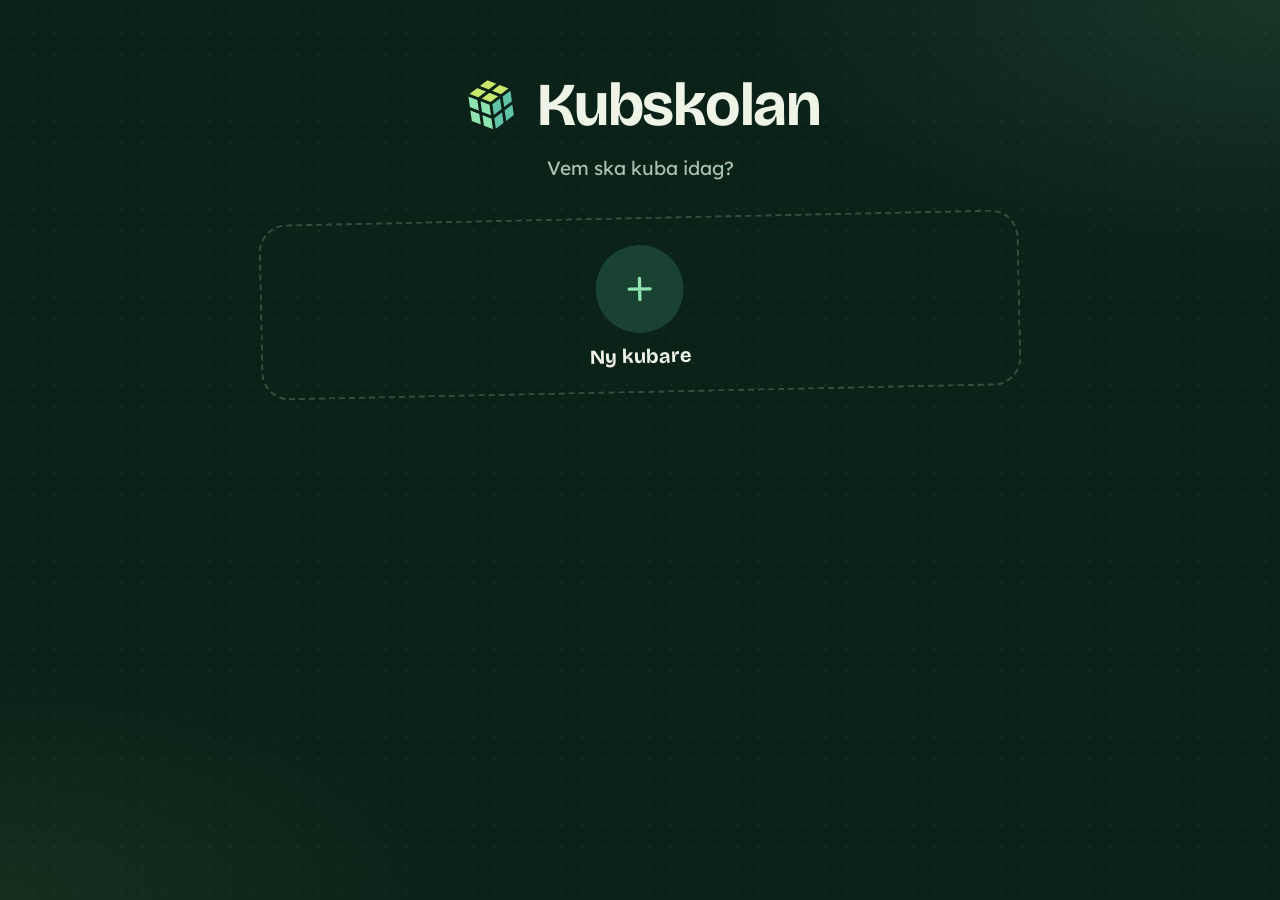
==== commit 3d13c5d5: "AdSense-skript och ads.txt; service workern rör inte externa anrop Co-Authored-By: Claude Opus 5.5 <" ====
--- a/index.html
+++ b/index.html
@@ -17,6 +17,7 @@
   <link rel="preconnect" href="https://fonts.gstatic.com" crossorigin>
   <link rel="stylesheet" href="https://fonts.googleapis.com/css2?family=Bricolage+Grotesque:opsz,wght@12..96,600..800&family=Lexend:wght@400;500;600&display=swap">
   <link rel="stylesheet" href="css/style.css">
+  <script async src="https://pagead2.googlesyndication.com/pagead/js/adsbygoogle.js?client=ca-pub-9066306954816950" crossorigin="anonymous"></script>
 </head>
 <body>
   <main id="app"></main>
--- a/css/style.css
+++ b/css/style.css
@@ -170,14 +170,15 @@
 .add-circle .ic { width: 36px; height: 36px; }
 .pname { font-family: var(--display); font-weight: 700; font-size: 1.25rem; }
 .pmeta { font-size: .85rem; color: var(--ink-2); }
-.parent-link { display: inline-flex; align-items: center; gap: 8px; margin-top: 44px; color: var(--ink-2); padding: 10px 16px; border-radius: 14px; }
-.parent-link:active { background: var(--panel); }
 
 /* ---------- Karta ---------- */
 .map { max-width: 640px; }
 .map-head { display: flex; align-items: center; gap: 14px; margin: 6px 0 20px; }
 .map-head h1 { margin: 0; font-size: 2rem; }
 .map-head .sub { margin: 2px 0 0; color: var(--ink-2); }
+.map-head .head-actions { margin-left: auto; display: flex; gap: 8px; }
+.map-head .head-actions .icon-btn { width: 40px; height: 40px; border-radius: 14px; color: var(--ink-3); }
+.map-head .head-actions .icon-btn .ic { width: 20px; height: 20px; }
 .who { border-radius: 50%; }
 .tiles { display: grid; grid-template-columns: 1fr 1fr; gap: 12px; margin-bottom: 26px; }
 .tile {
@@ -191,6 +192,18 @@
 .tile b { font-family: var(--display); font-size: 1.15rem; }
 .tile small { color: var(--ink-2); line-height: 1.25; }
 
+.adventure-btn {
+  width: 100%; margin: -10px 0 14px; padding: 16px; border: 1px solid var(--line); border-radius: 24px;
+  background: var(--panel); color: var(--ink); font: inherit; text-align: left;
+  display: flex; align-items: center; gap: 12px; box-shadow: 0 5px 0 rgba(0, 0, 0, .25);
+}
+.adventure-btn:active { transform: translateY(3px); box-shadow: 0 2px 0 rgba(0, 0, 0, .25); }
+.adventure-btn .tile-ic { background: var(--mint); flex: none; }
+.adv-txt { flex: 1; display: grid; gap: 2px; }
+.adv-txt b { font-family: var(--display); font-size: 1.25rem; }
+.adv-txt small { color: var(--ink-2); }
+.adv-chev { color: var(--ink-3); display: grid; transition: transform .2s; }
+.adventure-btn.open .adv-chev { transform: rotate(90deg); }
 .path-wrap { position: relative; padding: 10px 0 30px; }
 .path-line { position: absolute; inset: 0; width: 100%; height: 100%; pointer-events: none; overflow: visible; }
 .path-line path { fill: none; stroke-linecap: round; stroke-width: 6; }
@@ -284,9 +297,9 @@
 .chip b { font-family: var(--display); font-size: 1.1rem; }
 .chip i { font-style: normal; font-size: .8rem; color: var(--ink-2); }
 .chip.done { opacity: .3; }
-.chip.next { background: var(--mint); color: var(--on-accent); }
-.chip.next i { color: var(--on-accent); }
-.controls { display: flex; justify-content: center; gap: 8px; }
+.chip.cur { background: var(--mint); color: var(--on-accent); }
+.chip.cur i { color: var(--on-accent); }
+.controls { display: flex; flex-wrap: wrap; justify-content: center; gap: 8px; }
 .ctl {
   width: 54px; height: 50px; border: 0; border-radius: 16px; background: var(--panel-2); color: var(--ink);
   display: grid; place-items: center;
@@ -324,6 +337,63 @@
   opacity: 0; transition: opacity .15s; pointer-events: none;
 }
 .cv-move.show { opacity: 1; }
+
+/* Markerad bit: klistermärkena pulserar med en ljus ring */
+.cv-cubie.hl .cv-face:not(.inner)::after { animation: hl 1.3s ease-in-out infinite; }
+@keyframes hl {
+  0%, 100% { box-shadow: inset 0 0 0 0 rgba(255, 255, 255, 0), 0 0 0 0 rgba(201, 232, 107, 0); }
+  50% { box-shadow: inset 0 0 0 7px rgba(255, 255, 255, .85), 0 0 0 5px rgba(201, 232, 107, .9); }
+}
+
+/* Algoritm i namngivna delar */
+.chips-wrap { display: flex; flex-wrap: wrap; gap: 10px; justify-content: center; }
+.chip-group { display: grid; gap: 4px; justify-items: center; padding: 6px 8px 8px; border-radius: 16px; border: 2px solid transparent; }
+.chip-group.on { border-color: var(--mint); background: rgba(142, 227, 177, .07); }
+.chip-label { font-size: .75rem; font-weight: 600; letter-spacing: .06em; text-transform: uppercase; color: var(--ink-2); }
+.chip-group.on .chip-label { color: var(--mint); }
+
+/* Följ med-läge */
+.ctl.follow-btn { width: auto; padding: 0 14px; gap: 6px; display: inline-flex; align-items: center; font-weight: 600; font-size: .9rem; }
+.follow { background: var(--panel-2); border-radius: 20px; padding: 16px; display: grid; gap: 10px; justify-items: center; text-align: center; }
+.follow-part { margin: 0; font-size: .8rem; font-weight: 600; letter-spacing: .06em; text-transform: uppercase; color: var(--mint); }
+.follow-move { display: flex; align-items: center; gap: 14px; font-family: var(--display); line-height: 1; }
+.follow-move b { font-size: 3.6rem; }
+.follow-move span { font-size: 2.6rem; color: var(--lime); }
+.follow-text { margin: 0; font-family: var(--display); font-weight: 700; font-size: 1.35rem; }
+.follow-nav { display: flex; gap: 10px; align-items: center; }
+.follow-nav .btn { min-width: 200px; }
+.player.following { gap: 10px; }
+.player.following .chips-wrap,
+.player.following .controls .ctl:not(.follow-btn) { display: none; }
+.player.following .cube-box { height: min(36vh, 380px); }
+.player.following .follow { padding: 12px 14px; gap: 6px; }
+.player.following .follow-move b { font-size: 2.8rem; }
+.player.following .follow-move span { font-size: 2rem; }
+.player.following .follow-text { font-size: 1.15rem; }
+.player.following .follow-nav .btn { min-width: 170px; }
+
+/* Minifrågor på knappsatsen */
+
+/* Bilder ovanifrån */
+.topviews { display: flex; flex-wrap: wrap; gap: 14px; justify-content: center; margin: 4px 0 14px; }
+.tv { margin: 0; display: grid; justify-items: center; gap: 2px; }
+.tv .topview { width: 132px; height: 132px; }
+.tv-side { font-size: .68rem; font-weight: 600; letter-spacing: .1em; text-transform: uppercase; color: var(--ink-3); }
+.tv figcaption { font-family: var(--display); font-weight: 700; margin-top: 4px; }
+.art-panel.diagrams { padding: 18px; min-height: 0; }
+.art-panel.diagrams .tv .topview { width: 150px; height: 150px; }
+
+.rule {
+  margin: 16px 0 0; display: flex; gap: 10px; align-items: flex-start;
+  background: rgba(201, 232, 107, .1); border: 1px solid rgba(201, 232, 107, .35); color: var(--ink);
+  border-radius: 14px; padding: 10px 14px; font-weight: 500;
+}
+.rule .ic { color: var(--lime); margin-top: 2px; }
+.text-actions { display: flex; flex-wrap: wrap; gap: 8px; }
+.help-list { display: grid; gap: 8px; margin-top: 14px; text-align: left; }
+.help-item { justify-content: space-between; text-align: left; font-family: var(--body); font-weight: 500; }
+.help-tip { display: flex; gap: 10px; align-items: flex-start; margin: 0; padding: 10px 12px; background: var(--panel-2); border-radius: 14px; }
+.help-tip .ic { color: var(--lime); margin-top: 3px; }
 
 /* ---------- Quiz ---------- */
 .quiz-body { text-align: center; max-width: 640px; margin: 0 auto; }
@@ -337,6 +407,9 @@
 .feedback:empty { display: none; }
 .fb-title { margin: 0; font-family: var(--display); font-size: 1.3rem; display: inline-flex; gap: 8px; align-items: center; }
 .fb-title.ok { color: var(--mint); }
+.alg-answers { grid-template-columns: 1fr; }
+.alg-answers .answer { min-height: 54px; padding: 10px 14px; font-size: 1rem; }
+.alg-answers code { font-family: ui-monospace, "SF Mono", Menlo, Consolas, monospace; font-weight: 700; letter-spacing: .02em; overflow-wrap: anywhere; white-space: normal; }
 code.alg {
   display: inline-block; font-family: ui-monospace, "SF Mono", Menlo, Consolas, monospace; font-weight: 700; font-size: 1rem;
   background: var(--panel-2); color: var(--lime); padding: 6px 12px; border-radius: 12px; margin: 4px 0;
@@ -354,6 +427,7 @@
 
 /* ---------- Träning ---------- */
 .split { display: grid; gap: 16px; }
+.split > * { min-width: 0; }
 @media (min-width: 760px) and (orientation: landscape) {
   .split { grid-template-columns: 1.1fr 1fr; align-items: center; }
 }
@@ -363,6 +437,37 @@
 .level span { width: 26px; height: 10px; border-radius: 5px; background: var(--panel-3); }
 .level span.on { background: var(--mint); }
 .hint { margin: 0; }
+.train-menu .lead, .algs .lead { text-align: center; margin: 6px 0 18px; }
+.train-list { display: grid; gap: 12px; max-width: 720px; margin: 0 auto; }
+.train-card { padding: 14px 16px; display: flex; flex-direction: column; gap: 4px; }
+.train-main { display: flex; align-items: center; gap: 14px; }
+.train-main > .ic { color: var(--ink-3); flex: none; }
+.train-ic {
+  width: 54px; height: 54px; flex: none; border-radius: 18px; display: grid; place-items: center;
+  background: var(--mint); color: var(--on-accent);
+  --gf: var(--on-accent); --gl: var(--on-accent); --ga: var(--on-accent); --gd: rgba(11, 34, 25, .22);
+}
+.train-ic .glyph, .train-ic .ic { width: 32px; height: 32px; color: var(--on-accent); }
+.train-txt { flex: 1; display: grid; gap: 2px; }
+.train-txt b { font-family: var(--display); font-size: 1.15rem; }
+.train-txt small { color: var(--ink-2); line-height: 1.25; }
+.train-meta { font-size: .82rem; color: var(--ink-3); }
+.train-card .mini-btn { align-self: flex-start; margin-left: 68px; }
+.train-card.last { box-shadow: inset 0 0 0 2px var(--mint); }
+.last-tag { display: inline-block; margin-left: 8px; padding: 2px 8px; border-radius: 999px; background: var(--mint); color: var(--on-accent); font-family: var(--body); font-size: .72rem; font-weight: 700; vertical-align: middle; }
+.alg-group { font-family: var(--display); margin: 22px 0 10px; }
+.alg-list { display: grid; gap: 12px; grid-template-columns: repeat(auto-fill, minmax(300px, 1fr)); }
+.alg-card { padding: 14px; display: grid; grid-template-columns: 116px 1fr; gap: 14px; align-items: center; }
+.alg-fig { display: grid; place-items: center; }
+.alg-fig .topview { width: 116px; height: 116px; }
+.alg-fig .cube-box { width: 116px; height: 116px; }
+.alg-info { display: grid; gap: 6px; justify-items: start; min-width: 0; }
+.alg-info b { font-family: var(--display); font-size: 1.2rem; }
+.alg-info code.alg { margin: 0; font-size: .92rem; max-width: 100%; overflow-wrap: anywhere; }
+.alg-info .level { margin: 2px 0; justify-content: flex-start; }
+.alg-info .level span { width: 18px; height: 8px; }
+.modal-player .cube-box { height: min(40vh, 320px); }
+@media (max-width: 380px) { .alg-list { grid-template-columns: 1fr; } .alg-card { grid-template-columns: 96px 1fr; } .alg-fig .topview, .alg-fig .cube-box { width: 96px; height: 96px; } }
 .rate-label { margin: 18px 0 8px; font-weight: 600; }
 .rate-row { display: grid; grid-template-columns: repeat(3, 1fr); gap: 8px; }
 .rate-btn { padding: 10px 8px; }
@@ -371,8 +476,6 @@
 
 /* ---------- Tidtagning ---------- */
 .timer-screen { max-width: 760px; }
-.scramble-box { padding: 16px; text-align: center; }
-.scramble-cube { margin-top: 12px; }
 .timer-pad {
   margin: 16px 0; border-radius: 30px; background: var(--panel); border: 1px solid var(--line);
   padding: 40px 16px; text-align: center; touch-action: none; outline: none; transition: background .15s, border-color .15s;
@@ -395,7 +498,7 @@
 .time-list li.best { background: var(--lime); color: var(--on-accent); font-weight: 700; }
 .time-list .ic { width: 16px; height: 16px; }
 
-/* ---------- Föräldrar ---------- */
+/* ---------- Översikt ---------- */
 .parent { max-width: 760px; }
 .pcard { padding: 18px 20px; margin-bottom: 14px; }
 .pcard h3 { margin: 0 0 12px; display: flex; align-items: center; gap: 10px; font-size: 1.3rem; }
@@ -429,8 +532,13 @@
 .field::placeholder { color: var(--ink-3); }
 .field.gate { max-width: 160px; }
 .av-preview { display: flex; justify-content: center; margin: 4px 0; }
+.avatar.photo { border-radius: 50%; object-fit: cover; }
+.photo-row { display: flex; gap: 8px; justify-content: center; flex-wrap: wrap; margin-top: 6px; }
+.photo-pick { cursor: pointer; }
 .pick-label { text-align: left; font-size: .8rem; font-weight: 600; letter-spacing: .08em; text-transform: uppercase; color: var(--ink-3); margin: 12px 0 6px !important; }
 .pick { display: grid; grid-template-columns: repeat(6, 1fr); gap: 8px; }
+.pick.figures { grid-template-columns: repeat(4, 1fr); }
+.pick.figures .pick-btn .avatar { width: 86%; height: 86%; }
 .pick-btn { border: 0; background: var(--panel-2); border-radius: 16px; aspect-ratio: 1; display: grid; place-items: center; padding: 0; box-shadow: inset 0 0 0 3px transparent; }
 .pick-btn .avatar { width: 70%; height: 70%; }
 .pick-btn.sel { box-shadow: inset 0 0 0 3px var(--mint); background: var(--panel-3); }
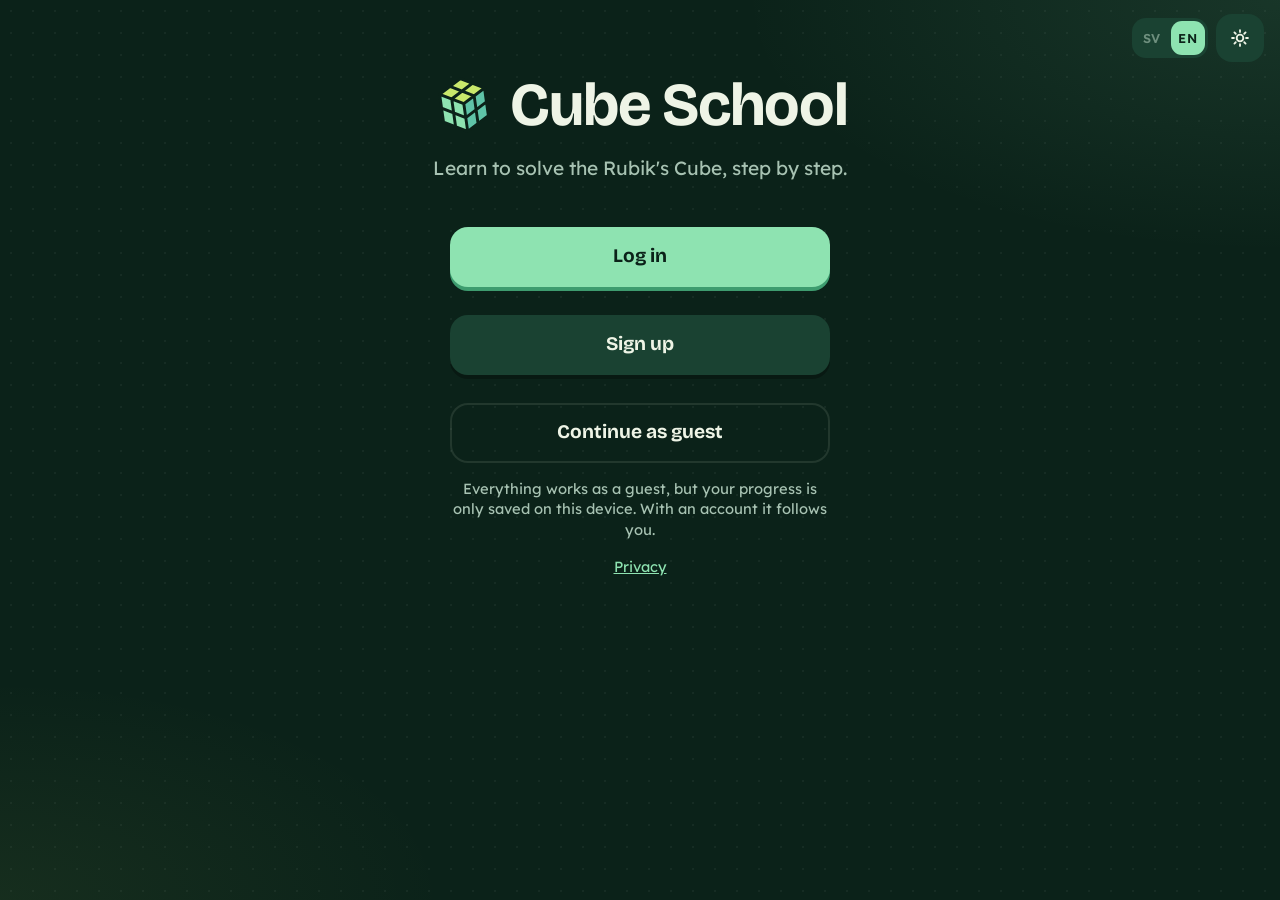
==== commit c3779b1b: "Light theme test: white with the green as primary, toggle top right - Theme toggle (sun/moon) next t" ====
--- a/index.html
+++ b/index.html
@@ -6,6 +6,7 @@
   <title>Kubskolan</title>
   <meta name="description" content="Lär dig lösa Rubiks kub med CFOP – steg för steg.">
   <meta name="theme-color" content="#0B2219">
+  <script>try { if (localStorage.getItem("kubskolan.theme") === "light") document.documentElement.dataset.theme = "light"; } catch (e) {}</script>
   <meta name="apple-mobile-web-app-capable" content="yes">
   <meta name="mobile-web-app-capable" content="yes">
   <meta name="apple-mobile-web-app-status-bar-style" content="black-translucent">
@@ -17,10 +18,12 @@
   <link rel="preconnect" href="https://fonts.gstatic.com" crossorigin>
   <link rel="stylesheet" href="https://fonts.googleapis.com/css2?family=Bricolage+Grotesque:opsz,wght@12..96,600..800&family=Lexend:wght@400;500;600&display=swap">
   <link rel="stylesheet" href="css/style.css">
-  <script async src="https://pagead2.googlesyndication.com/pagead/js/adsbygoogle.js?client=ca-pub-9066306954816950" crossorigin="anonymous"></script>
 </head>
 <body>
   <main id="app"></main>
   <script type="module" src="js/app.js"></script>
+  <script>window.goatcounter = { no_onload: true }; // appen räknar själv, se track() i js/app.js</script>
+  <script data-goatcounter="https://kubskolan.goatcounter.com/count"
+          async src="//gc.zgo.at/count.js"></script>
 </body>
 </html>
--- a/css/style.css
+++ b/css/style.css
@@ -17,6 +17,7 @@
   --coral: #F08A7E;
   --coral-deep: #B4564C;
   --on-accent: #0B2219;
+  --shade: 0, 0, 0; /* skuggornas färg (RGB) */
   --radius: 26px;
   --display: "Bricolage Grotesque", ui-rounded, "Segoe UI", system-ui, sans-serif;
   --body: "Lexend", ui-rounded, "Segoe UI", system-ui, sans-serif;
@@ -82,10 +83,10 @@
   align-items: center;
   justify-content: center;
   gap: 8px;
-  box-shadow: 0 4px 0 rgba(0, 0, 0, .28);
+  box-shadow: 0 4px 0 rgba(var(--shade), .28);
   transition: transform .08s, box-shadow .08s, background .15s;
 }
-.btn:active:not(:disabled) { transform: translateY(3px); box-shadow: 0 1px 0 rgba(0, 0, 0, .28); }
+.btn:active:not(:disabled) { transform: translateY(3px); box-shadow: 0 1px 0 rgba(var(--shade), .28); }
 .btn:disabled { opacity: .45; cursor: default; }
 .btn.primary { background: var(--mint); color: var(--on-accent); box-shadow: 0 4px 0 var(--mint-deep); }
 .btn.primary:active:not(:disabled) { box-shadow: 0 1px 0 var(--mint-deep); }
@@ -159,12 +160,12 @@
 .profile-card {
   border: 1px solid var(--line); background: var(--panel); border-radius: 28px;
   padding: 26px 12px 20px; display: flex; flex-direction: column; align-items: center; gap: 8px;
-  box-shadow: 0 6px 0 rgba(0, 0, 0, .25);
+  box-shadow: 0 6px 0 rgba(var(--shade), .25);
   transition: transform .12s;
 }
 .profile-card:nth-child(odd) { transform: rotate(-1.2deg); }
 .profile-card:nth-child(even) { transform: rotate(1.2deg); }
-.profile-card:active { transform: translateY(4px) rotate(0); box-shadow: 0 2px 0 rgba(0, 0, 0, .25); }
+.profile-card:active { transform: translateY(4px) rotate(0); box-shadow: 0 2px 0 rgba(var(--shade), .25); }
 .profile-card.add { background: transparent; border: 2px dashed rgba(233, 242, 220, .2); box-shadow: none; }
 .add-circle { width: 88px; height: 88px; border-radius: 50%; background: var(--panel-2); display: grid; place-items: center; color: var(--mint); }
 .add-circle .ic { width: 36px; height: 36px; }
@@ -179,14 +180,26 @@
 .map-head .head-actions { margin-left: auto; display: flex; gap: 8px; }
 .map-head .head-actions .icon-btn { width: 40px; height: 40px; border-radius: 14px; color: var(--ink-3); }
 .map-head .head-actions .icon-btn .ic { width: 20px; height: 20px; }
+.map-head > div:nth-child(2) { min-width: 0; }
+.map-head h1 { overflow-wrap: anywhere; }
+
+/* Språkväljaren */
+.lang-switch { display: inline-flex; align-self: center; padding: 3px; gap: 2px; border-radius: 14px; background: var(--panel-2); flex: none; }
+.lang-switch button {
+  border: 0; background: none; color: var(--ink-3); font: 600 .8rem/1 var(--body); letter-spacing: .04em;
+  min-width: 34px; height: 34px; padding: 0 6px; border-radius: 11px; cursor: pointer;
+}
+.lang-switch button[aria-pressed="true"] { background: var(--mint); color: var(--on-accent); }
+.profiles { position: relative; }
+.profiles-top { display: flex; gap: 8px; align-items: center; position: absolute; top: calc(env(safe-area-inset-top) + 14px); right: max(16px, env(safe-area-inset-right)); }
 .who { border-radius: 50%; }
 .tiles { display: grid; grid-template-columns: 1fr 1fr; gap: 12px; margin-bottom: 26px; }
 .tile {
   background: var(--panel); border: 1px solid var(--line); border-radius: 24px; padding: 16px;
   display: grid; grid-template-columns: auto 1fr; grid-template-rows: auto auto; column-gap: 12px; align-items: center;
-  box-shadow: 0 5px 0 rgba(0, 0, 0, .25);
-}
-.tile:active { transform: translateY(3px); box-shadow: 0 2px 0 rgba(0, 0, 0, .25); }
+  box-shadow: 0 5px 0 rgba(var(--shade), .25);
+}
+.tile:active { transform: translateY(3px); box-shadow: 0 2px 0 rgba(var(--shade), .25); }
 .tile-ic { grid-row: span 2; width: 48px; height: 48px; border-radius: 16px; display: grid; place-items: center; background: var(--lime); color: var(--on-accent); }
 .tile.alt .tile-ic { background: var(--teal); }
 .tile b { font-family: var(--display); font-size: 1.15rem; }
@@ -195,15 +208,21 @@
 .adventure-btn {
   width: 100%; margin: -10px 0 14px; padding: 16px; border: 1px solid var(--line); border-radius: 24px;
   background: var(--panel); color: var(--ink); font: inherit; text-align: left;
-  display: flex; align-items: center; gap: 12px; box-shadow: 0 5px 0 rgba(0, 0, 0, .25);
-}
-.adventure-btn:active { transform: translateY(3px); box-shadow: 0 2px 0 rgba(0, 0, 0, .25); }
+  display: flex; align-items: center; gap: 12px; box-shadow: 0 5px 0 rgba(var(--shade), .25);
+}
+.adventure-btn:active { transform: translateY(3px); box-shadow: 0 2px 0 rgba(var(--shade), .25); }
 .adventure-btn .tile-ic { background: var(--mint); flex: none; }
 .adv-txt { flex: 1; display: grid; gap: 2px; }
 .adv-txt b { font-family: var(--display); font-size: 1.25rem; }
 .adv-txt small { color: var(--ink-2); }
 .adv-chev { color: var(--ink-3); display: grid; transition: transform .2s; }
 .adventure-btn.open .adv-chev { transform: rotate(90deg); }
+.handbook-link {
+  display: flex; align-items: center; gap: 12px; margin: 4px 0 8px; padding: 12px 16px;
+  border: 1px dashed rgba(233, 242, 220, .22); border-radius: 24px; color: var(--ink);
+}
+.handbook-link .tile-ic { width: 40px; height: 40px; border-radius: 14px; background: var(--panel-2); color: var(--lime); flex: none; }
+.handbook-link .adv-txt b { font-size: 1.05rem; }
 .path-wrap { position: relative; padding: 10px 0 30px; }
 .path-line { position: absolute; inset: 0; width: 100%; height: 100%; pointer-events: none; overflow: visible; }
 .path-line path { fill: none; stroke-linecap: round; stroke-width: 6; }
@@ -219,18 +238,18 @@
   width: 84px; height: 84px; border-radius: 50%;
   border: 3px solid var(--panel-3); background: var(--panel-2);
   display: grid; place-items: center;
-  box-shadow: 0 6px 0 rgba(0, 0, 0, .3);
+  box-shadow: 0 6px 0 rgba(var(--shade), .3);
   transition: transform .12s;
 }
-.node:active:not(:disabled) { transform: translateY(4px); box-shadow: 0 2px 0 rgba(0, 0, 0, .3); }
+.node:active:not(:disabled) { transform: translateY(4px); box-shadow: 0 2px 0 rgba(var(--shade), .3); }
 .node .glyph { width: 44px; height: 44px; }
 .node > .ic { width: 28px; height: 28px; color: var(--ink-3); }
 .stop.done .node { background: var(--mint); border-color: var(--mint); box-shadow: 0 6px 0 var(--mint-deep); color: var(--on-accent); --gf: var(--on-accent); --gl: var(--on-accent); --ga: var(--on-accent); --gd: rgba(11, 34, 25, .22); }
 .stop.done .node .glyph { color: var(--on-accent); }
 .stop.current .node { border-color: var(--lime); animation: pulse 2.2s ease-out infinite; }
 @keyframes pulse {
-  0% { box-shadow: 0 6px 0 rgba(0, 0, 0, .3), 0 0 0 0 rgba(201, 232, 107, .45); }
-  70%, 100% { box-shadow: 0 6px 0 rgba(0, 0, 0, .3), 0 0 0 18px rgba(201, 232, 107, 0); }
+  0% { box-shadow: 0 6px 0 rgba(var(--shade), .3), 0 0 0 0 rgba(201, 232, 107, .45); }
+  70%, 100% { box-shadow: 0 6px 0 rgba(var(--shade), .3), 0 0 0 18px rgba(201, 232, 107, 0); }
 }
 .node-tag {
   position: absolute; top: -12px; left: 50%; transform: translateX(-50%) rotate(-4deg);
@@ -275,7 +294,7 @@
   display: inline-flex; align-items: center; gap: 8px; padding: 8px 14px; border-radius: 14px; font-size: .92rem;
 }
 .say:active { background: var(--panel-3); color: var(--ink); }
-.sw { display: inline-block; width: .95em; height: .95em; border-radius: 5px; vertical-align: -.12em; margin-right: 4px; box-shadow: inset 0 0 0 1.5px rgba(0, 0, 0, .25); }
+.sw { display: inline-block; width: .95em; height: .95em; border-radius: 5px; vertical-align: -.12em; margin-right: 4px; box-shadow: inset 0 0 0 1.5px rgba(var(--shade), .25); }
 .sw-U { background: #FFD500; } .sw-D { background: #fff; } .sw-F { background: #00A651; }
 .sw-B { background: #1565D8; } .sw-R { background: #FF7A00; } .sw-L { background: #E3172B; }
 .navbar {
@@ -328,7 +347,7 @@
 }
 .cv-face:not(.inner)::after {
   content: ""; position: absolute; inset: 5px; border-radius: 13px; background: var(--c);
-  box-shadow: inset 0 -6px 0 rgba(0, 0, 0, .10), inset 0 6px 0 rgba(255, 255, 255, .2);
+  box-shadow: inset 0 -6px 0 rgba(var(--shade), .10), inset 0 6px 0 rgba(255, 255, 255, .2);
 }
 .cv-move {
   position: absolute; left: 10px; top: 10px; padding: 4px 14px; border-radius: 14px;
@@ -498,6 +517,92 @@
 .time-list li.best { background: var(--lime); color: var(--on-accent); font-weight: 700; }
 .time-list .ic { width: 16px; height: 16px; }
 
+/* ---------- Spel ---------- */
+.tile.games .tile-ic { background: var(--coral); }
+.tile.lessons .tile-ic { background: var(--mint); }
+
+/* ---------- Lektioner ---------- */
+.lessons-screen { max-width: 760px; }
+.lessons-sum { display: flex; justify-content: space-between; align-items: center; margin: 8px 0 10px; color: var(--ink-2); font-weight: 600; }
+.lesson-list { list-style: none; margin: 18px 0 0; padding: 0; display: grid; grid-template-columns: 1fr; gap: 12px; }
+@media (min-width: 640px) { .lesson-list { grid-template-columns: 1fr 1fr; } }
+.lesson-card { display: flex; flex-direction: column; gap: 8px; background: var(--panel); border: 1px solid var(--line); border-radius: 22px; padding: 6px; box-shadow: 0 5px 0 rgba(var(--shade), .25); }
+.lesson-card.current { border-color: var(--lime); box-shadow: 0 5px 0 rgba(var(--shade), .25), 0 0 0 2px var(--lime); }
+.lesson-card.locked { opacity: .6; box-shadow: none; }
+.lc-main {
+  display: flex; align-items: center; gap: 14px; width: 100%; min-height: 72px; padding: 10px; border: 0; border-radius: 18px;
+  background: transparent; color: inherit; text-align: left; font: inherit; cursor: pointer;
+}
+.lc-main:active:not(:disabled) { background: var(--panel-2); }
+.lc-main:disabled { cursor: default; }
+.lc-ic { flex: none; width: 52px; height: 52px; border-radius: 16px; display: grid; place-items: center; background: var(--panel-2); color: var(--ink-2); }
+.lesson-card.done .lc-ic { background: var(--mint); color: var(--on-accent); --gf: var(--on-accent); --gl: var(--on-accent); --ga: var(--on-accent); --gd: rgba(11, 34, 25, .22); }
+.lesson-card.current .lc-ic { background: var(--lime); color: var(--on-accent); --gf: var(--on-accent); --gl: var(--on-accent); --ga: var(--on-accent); --gd: rgba(11, 34, 25, .22); }
+.lc-txt { flex: 1; min-width: 0; display: flex; flex-direction: column; gap: 2px; }
+.lc-txt b { font-family: var(--display); font-size: 1.1rem; }
+.lc-txt small { color: var(--ink-2); line-height: 1.3; }
+.lc-status { flex: none; display: inline-flex; gap: 4px; align-items: center; font-weight: 700; color: var(--ink-2); }
+.lc-status.go { color: var(--lime); }
+.lc-status .ic { width: 18px; height: 18px; }
+.lesson-card .mini-btn { align-self: flex-start; margin: 0 10px 8px; }
+.games-screen, .game-screen { max-width: 560px; }
+.games-intro { color: var(--ink-2); margin: 4px 0 16px; text-align: center; }
+.game-cards { display: grid; grid-template-columns: 1fr 1fr; gap: 12px; }
+.game-card {
+  display: flex; flex-direction: column; gap: 6px; padding: 16px; border-radius: 22px; background: var(--panel);
+  border: 1px solid var(--line); box-shadow: 0 5px 0 rgba(var(--shade), .25); text-decoration: none; color: inherit;
+}
+.game-card:active { transform: translateY(3px); box-shadow: 0 2px 0 rgba(var(--shade), .25); }
+.game-card b { font-family: var(--display); font-size: 1.25rem; }
+.game-card small { color: var(--ink-2); line-height: 1.3; flex: 1; }
+.game-best { display: inline-flex; gap: 6px; align-items: center; font-weight: 600; font-variant-numeric: tabular-nums; }
+.game-best .ic { width: 18px; height: 18px; }
+.game-art { height: 64px; border-radius: 14px; background: var(--panel-2); display: grid; gap: 4px; padding: 8px; }
+.snake-art { grid-template-columns: repeat(6, 1fr); align-items: center; }
+.snake-art span { aspect-ratio: 1; border-radius: 6px; box-shadow: inset 0 0 0 2px rgba(var(--shade), .3); }
+.blocks-art { grid-template-columns: repeat(3, 1fr); grid-template-rows: 1fr 1fr; }
+.blocks-art i { border-radius: 5px; box-shadow: inset 0 0 0 2px rgba(var(--shade), .3); }
+
+.game-hud { display: grid; grid-auto-flow: column; grid-auto-columns: 1fr; gap: 8px; margin: 8px 0 12px; }
+.game-hud > div { background: var(--panel); border: 1px solid var(--line); border-radius: 16px; padding: 8px 6px; text-align: center; min-width: 0; }
+.game-hud small { display: block; color: var(--ink-2); font-size: .75rem; line-height: 1.2; }
+.game-hud b { font-family: var(--display); font-size: 1.3rem; font-variant-numeric: tabular-nums; display: inline-flex; gap: 6px; align-items: center; }
+.game-hud .chip { width: 18px; height: 18px; border-radius: 5px; box-shadow: inset 0 0 0 2px rgba(var(--shade), .3); display: inline-block; }
+.h-next { display: flex; flex-direction: column; align-items: center; justify-content: center; }
+.next-canvas { width: 64px; height: 40px; }
+
+.game-stage { position: relative; width: fit-content; max-width: 100%; margin: 0 auto; }
+.game-canvas { display: block; border-radius: 18px; border: 2px solid var(--line); touch-action: none; user-select: none; -webkit-user-select: none; }
+.snake-canvas { width: min(100%, 440px, 52vh); height: auto; aspect-ratio: 1; }
+.blocks-canvas { height: min(52vh, 504px); width: auto; aspect-ratio: 10 / 18; max-width: 100%; }
+.game-overlay {
+  position: absolute; inset: 0; display: grid; place-items: center; padding: 16px; border-radius: 18px;
+  background: rgba(11, 34, 25, .82); text-align: center;
+}
+.game-overlay h2 { margin: 0 0 6px; font-family: var(--display); font-size: 1.8rem; }
+.game-overlay p { margin: 0 0 4px; color: var(--ink-2); line-height: 1.4; }
+.game-overlay .btn.huge { margin-top: 14px; }
+.game-msg {
+  position: absolute; left: 0; right: 0; top: 38%; text-align: center; font-family: var(--display); font-size: 1.8rem; font-weight: 800;
+  color: var(--lime); text-shadow: 0 3px 0 rgba(var(--shade), .5); opacity: 0; pointer-events: none; transition: opacity .25s;
+}
+.game-msg.show { opacity: 1; }
+.game-actions { text-align: center; margin: 10px 0 0; }
+
+.pad {
+  min-width: 64px; min-height: 64px; border-radius: 20px; border: 0; background: var(--panel-2); color: var(--ink);
+  box-shadow: 0 4px 0 rgba(var(--shade), .3); display: grid; place-items: center; touch-action: none; user-select: none; -webkit-user-select: none;
+}
+.pad:active { transform: translateY(3px); box-shadow: 0 1px 0 rgba(var(--shade), .3); }
+.pad .ic { width: 28px; height: 28px; margin: auto; }
+.dpad { display: grid; grid-template-columns: repeat(3, 64px); grid-template-rows: repeat(2, 64px); gap: 8px; justify-content: center; margin-top: 14px; }
+.dpad .up { grid-column: 2; grid-row: 1; }
+.dpad .left { grid-column: 1; grid-row: 2; }
+.dpad .down { grid-column: 2; grid-row: 2; }
+.dpad .right { grid-column: 3; grid-row: 2; }
+.bpad { display: flex; gap: 8px; justify-content: center; margin-top: 12px; }
+.bpad .pad { min-width: 0; flex: 1; max-width: 76px; }
+
 /* ---------- Översikt ---------- */
 .parent { max-width: 760px; }
 .pcard { padding: 18px 20px; margin-bottom: 14px; }
@@ -560,9 +665,116 @@
   .stop { padding-left: calc(var(--x) * (100% - 230px)); }
   .node { width: 74px; height: 74px; }
   .stop-label { max-width: 150px; }
-  .tile { grid-template-columns: 1fr; text-align: left; }
-  .tile-ic { grid-row: auto; margin-bottom: 8px; }
+  .tile { grid-template-columns: 1fr; justify-items: center; text-align: center; }
+  .tile-ic { grid-row: auto; margin: 0 0 8px; }
+  .map-head { gap: 10px; }
+  .map-head h1 { font-size: 1.6rem; }
+  .map-head .head-actions { gap: 6px; }
+  .map-head .head-actions .icon-btn { width: 36px; height: 36px; }
+  .lang-switch button { min-width: 30px; height: 30px; }
 }
 @media (prefers-reduced-motion: reduce) {
   *, *::before, *::after { animation: none !important; transition: none !important; }
 }
+
+/* ---------- Konto ---------- */
+.acct-link { display: inline-flex; align-items: center; gap: 8px; margin-top: 28px; padding: 10px 16px; border-radius: 14px; color: var(--ink-2); font-weight: 600; }
+.acct-link .ic { width: 20px; height: 20px; }
+.acct-link:active { background: var(--panel); }
+.account { max-width: 520px; }
+.acct-card { padding: 22px 20px; margin-top: 12px; text-align: center; }
+.acct-card h2 { margin: 0 0 6px; font-size: 1.8rem; }
+.acct-card .btn.primary { width: 100%; margin-top: 12px; }
+.acct-card a { color: var(--mint); text-decoration: underline; }
+.acct-mail { font-size: 1.1rem; overflow-wrap: anywhere; }
+.field.code { letter-spacing: .3em; font-family: ui-monospace, "SF Mono", Menlo, Consolas, monospace; }
+.check { display: flex; gap: 12px; align-items: flex-start; text-align: left; margin: 16px 0 4px; font-size: .95rem; color: var(--ink-2); cursor: pointer; }
+.check input { width: 22px; height: 22px; flex: none; margin-top: 1px; accent-color: var(--mint); }
+.msg { min-height: 1.4em; margin: 12px 0 0; color: var(--mint); }
+.msg.err { color: var(--coral); }
+.legal { text-align: left; }
+.legal h2 { text-align: center; }
+.legal h3 { margin: 16px 0 4px; font-size: 1.05rem; }
+.legal p, .legal li { color: var(--ink-2); line-height: 1.5; margin: 4px 0; }
+.legal ul { padding-left: 20px; margin: 4px 0; }
+
+/* ---------- Startsida och spärrar för gäster ---------- */
+.start { text-align: center; padding-top: calc(env(safe-area-inset-top) + 8vh); }
+.start .lead { margin-bottom: 28px; }
+.start-actions { display: grid; gap: 12px; max-width: 380px; margin: 0 auto; }
+.start-actions .btn { width: 100%; }
+.guest-note { max-width: 380px; margin: 16px auto 0; color: var(--ink-2); font-size: .92rem; line-height: 1.4; }
+.guest-note a, .switch-mode a { color: var(--mint); text-decoration: underline; }
+.switch-mode { margin: 16px 0 0; color: var(--ink-2); }
+.guest-banner { max-width: 420px; margin: 28px auto 0; padding: 16px; border-radius: 20px; background: var(--panel); border: 1px solid var(--line); }
+.guest-banner p { margin: 0; color: var(--ink-2); }
+.guest-banner p b { color: var(--ink); }
+.guest-banner .row { margin-top: 12px; }
+.sync-state { min-height: 1.3em; margin: 12px 0 0; color: var(--ink-2); }
+.sync-state.err { color: var(--coral); }
+.tabs { display: flex; gap: 6px; padding: 4px; margin: 10px 0 14px; border-radius: 16px; background: var(--panel-2); }
+.tab { flex: 1; border: 0; border-radius: 12px; padding: 10px; font: inherit; font-weight: 600; background: none; color: var(--ink-2); cursor: pointer; }
+.tab.on { background: var(--mint); color: var(--on-accent); }
+.pw-row { display: flex; gap: 8px; align-items: center; }
+.pw-row .field { flex: 1; }
+.pw-row .icon-btn { margin-top: 8px; flex: none; }
+.linkbtn { border: 0; background: none; padding: 0; font: inherit; color: var(--mint); text-decoration: underline; cursor: pointer; }
+.acct-card .btn.ghost { width: 100%; margin-top: 8px; }
+.acct-card .row .btn.ghost { width: auto; margin-top: 0; }
+.map-banner { margin: 0 0 16px; max-width: none; }
+
+/* ---------- Val av lektionsspår ---------- */
+.track-pick { display: grid; grid-template-columns: 1fr 1fr; gap: 10px; margin: 6px 0 14px; }
+.track { text-align: left; border: 2px solid var(--line); background: var(--panel); color: var(--ink); border-radius: 18px; padding: 12px 14px; cursor: pointer; font: inherit; display: grid; gap: 4px; }
+.track b { font-family: var(--display); font-size: 1.05rem; }
+.track small { color: var(--ink-2); line-height: 1.3; }
+.track.on { border-color: var(--mint); background: var(--panel-2); }
+@media (max-width: 420px) { .track-pick { grid-template-columns: 1fr; } }
+
+/* ---------- Ljust tema: vitt med det gröna som huvudfärg ---------- */
+:root[data-theme="light"] {
+  --bg: #F6FAF3;
+  --panel: #FFFFFF;
+  --panel-2: #EAF4E6;
+  --panel-3: #D7EBD5;
+  --line: rgba(11, 34, 25, .12);
+  --ink: #0B2219;
+  --ink-2: #3D6551;
+  --ink-3: #6B8F7D;
+  --mint-deep: #2F8E60;
+  --lime: #AFD43E;
+  --lime-deep: #5F8012;
+  --cream: #1B4A37; /* "ljus" förgrund blir mörkgrön */
+  --coral: #DF6455;
+  --shade: 11, 34, 25;
+  color-scheme: light;
+}
+:root[data-theme="light"] body {
+  background-image:
+    radial-gradient(ellipse 60% 40% at 100% 0%, rgba(142, 227, 177, .30), transparent 70%),
+    radial-gradient(ellipse 50% 35% at 0% 100%, rgba(201, 232, 107, .20), transparent 70%),
+    radial-gradient(rgba(11, 34, 25, .05) 1px, transparent 1.4px);
+}
+/* Grön och lime text behöver vara mörkare mot vitt */
+:root[data-theme="light"] .eyebrow, :root[data-theme="light"] .add-circle,
+:root[data-theme="light"] .stop.done .stop-num, :root[data-theme="light"] .stop.current .stop-num,
+:root[data-theme="light"] .mini-btn .ic, :root[data-theme="light"] .chip-group.on .chip-label,
+:root[data-theme="light"] .follow-part, :root[data-theme="light"] .fb-title.ok,
+:root[data-theme="light"] .acct-card a, :root[data-theme="light"] .msg:not(.err),
+:root[data-theme="light"] .guest-note a, :root[data-theme="light"] .switch-mode a,
+:root[data-theme="light"] .linkbtn, :root[data-theme="light"] .timer-pad.ready .time { color: var(--mint-deep); }
+:root[data-theme="light"] .handbook-link .tile-ic, :root[data-theme="light"] .art-panel.practice .art,
+:root[data-theme="light"] .lesson-text b, :root[data-theme="light"] .follow-move span,
+:root[data-theme="light"] .rule .ic, :root[data-theme="light"] .help-tip .ic,
+:root[data-theme="light"] code.alg, :root[data-theme="light"] .lc-status.go { color: var(--lime-deep); }
+:root[data-theme="light"] .g-dim { fill: var(--gd, rgba(11, 34, 25, .12)); }
+:root[data-theme="light"] .path-line .track { stroke: rgba(11, 34, 25, .14); }
+:root[data-theme="light"] .profile-card.add, :root[data-theme="light"] .handbook-link { border-color: rgba(11, 34, 25, .22); }
+:root[data-theme="light"] .cube-panel { background: radial-gradient(ellipse at 50% 38%, #E3F3E6, var(--panel) 72%); }
+:root[data-theme="light"] .chip-group.on { background: rgba(142, 227, 177, .25); }
+:root[data-theme="light"] .timer-pad.holding { background: #FCE8E4; }
+:root[data-theme="light"] .timer-pad.ready { background: #DDF4E5; }
+/* Mörka paneler ovanpå kuben och spelen behåller ljus text */
+:root[data-theme="light"] .cv-move, :root[data-theme="light"] .game-overlay { color: #EEF4E6; }
+.theme-btn .ic { width: 20px; height: 20px; }
+:root[data-theme="light"] .game-overlay p { color: #B9D1C2; }
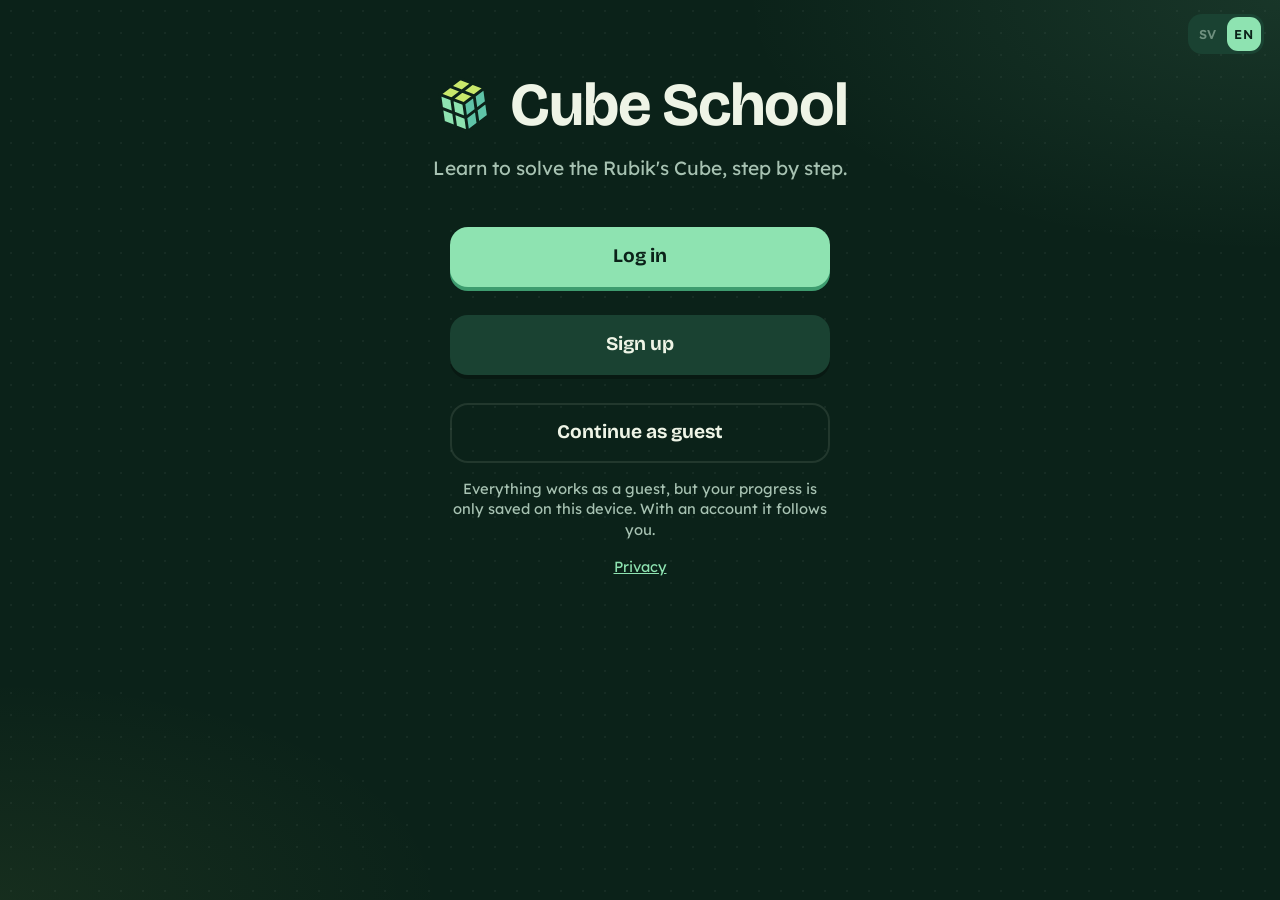
==== commit bfcc24e5: "Revert "Light theme test: white with the green as primary, toggle top right" Rolls back the light th" ====
--- a/index.html
+++ b/index.html
@@ -6,7 +6,6 @@
   <title>Kubskolan</title>
   <meta name="description" content="Lär dig lösa Rubiks kub med CFOP – steg för steg.">
   <meta name="theme-color" content="#0B2219">
-  <script>try { if (localStorage.getItem("kubskolan.theme") === "light") document.documentElement.dataset.theme = "light"; } catch (e) {}</script>
   <meta name="apple-mobile-web-app-capable" content="yes">
   <meta name="mobile-web-app-capable" content="yes">
   <meta name="apple-mobile-web-app-status-bar-style" content="black-translucent">
--- a/css/style.css
+++ b/css/style.css
@@ -17,7 +17,6 @@
   --coral: #F08A7E;
   --coral-deep: #B4564C;
   --on-accent: #0B2219;
-  --shade: 0, 0, 0; /* skuggornas färg (RGB) */
   --radius: 26px;
   --display: "Bricolage Grotesque", ui-rounded, "Segoe UI", system-ui, sans-serif;
   --body: "Lexend", ui-rounded, "Segoe UI", system-ui, sans-serif;
@@ -83,10 +82,10 @@
   align-items: center;
   justify-content: center;
   gap: 8px;
-  box-shadow: 0 4px 0 rgba(var(--shade), .28);
+  box-shadow: 0 4px 0 rgba(0, 0, 0, .28);
   transition: transform .08s, box-shadow .08s, background .15s;
 }
-.btn:active:not(:disabled) { transform: translateY(3px); box-shadow: 0 1px 0 rgba(var(--shade), .28); }
+.btn:active:not(:disabled) { transform: translateY(3px); box-shadow: 0 1px 0 rgba(0, 0, 0, .28); }
 .btn:disabled { opacity: .45; cursor: default; }
 .btn.primary { background: var(--mint); color: var(--on-accent); box-shadow: 0 4px 0 var(--mint-deep); }
 .btn.primary:active:not(:disabled) { box-shadow: 0 1px 0 var(--mint-deep); }
@@ -160,12 +159,12 @@
 .profile-card {
   border: 1px solid var(--line); background: var(--panel); border-radius: 28px;
   padding: 26px 12px 20px; display: flex; flex-direction: column; align-items: center; gap: 8px;
-  box-shadow: 0 6px 0 rgba(var(--shade), .25);
+  box-shadow: 0 6px 0 rgba(0, 0, 0, .25);
   transition: transform .12s;
 }
 .profile-card:nth-child(odd) { transform: rotate(-1.2deg); }
 .profile-card:nth-child(even) { transform: rotate(1.2deg); }
-.profile-card:active { transform: translateY(4px) rotate(0); box-shadow: 0 2px 0 rgba(var(--shade), .25); }
+.profile-card:active { transform: translateY(4px) rotate(0); box-shadow: 0 2px 0 rgba(0, 0, 0, .25); }
 .profile-card.add { background: transparent; border: 2px dashed rgba(233, 242, 220, .2); box-shadow: none; }
 .add-circle { width: 88px; height: 88px; border-radius: 50%; background: var(--panel-2); display: grid; place-items: center; color: var(--mint); }
 .add-circle .ic { width: 36px; height: 36px; }
@@ -191,15 +190,15 @@
 }
 .lang-switch button[aria-pressed="true"] { background: var(--mint); color: var(--on-accent); }
 .profiles { position: relative; }
-.profiles-top { display: flex; gap: 8px; align-items: center; position: absolute; top: calc(env(safe-area-inset-top) + 14px); right: max(16px, env(safe-area-inset-right)); }
+.profiles-top { position: absolute; top: calc(env(safe-area-inset-top) + 14px); right: max(16px, env(safe-area-inset-right)); }
 .who { border-radius: 50%; }
 .tiles { display: grid; grid-template-columns: 1fr 1fr; gap: 12px; margin-bottom: 26px; }
 .tile {
   background: var(--panel); border: 1px solid var(--line); border-radius: 24px; padding: 16px;
   display: grid; grid-template-columns: auto 1fr; grid-template-rows: auto auto; column-gap: 12px; align-items: center;
-  box-shadow: 0 5px 0 rgba(var(--shade), .25);
-}
-.tile:active { transform: translateY(3px); box-shadow: 0 2px 0 rgba(var(--shade), .25); }
+  box-shadow: 0 5px 0 rgba(0, 0, 0, .25);
+}
+.tile:active { transform: translateY(3px); box-shadow: 0 2px 0 rgba(0, 0, 0, .25); }
 .tile-ic { grid-row: span 2; width: 48px; height: 48px; border-radius: 16px; display: grid; place-items: center; background: var(--lime); color: var(--on-accent); }
 .tile.alt .tile-ic { background: var(--teal); }
 .tile b { font-family: var(--display); font-size: 1.15rem; }
@@ -208,9 +207,9 @@
 .adventure-btn {
   width: 100%; margin: -10px 0 14px; padding: 16px; border: 1px solid var(--line); border-radius: 24px;
   background: var(--panel); color: var(--ink); font: inherit; text-align: left;
-  display: flex; align-items: center; gap: 12px; box-shadow: 0 5px 0 rgba(var(--shade), .25);
-}
-.adventure-btn:active { transform: translateY(3px); box-shadow: 0 2px 0 rgba(var(--shade), .25); }
+  display: flex; align-items: center; gap: 12px; box-shadow: 0 5px 0 rgba(0, 0, 0, .25);
+}
+.adventure-btn:active { transform: translateY(3px); box-shadow: 0 2px 0 rgba(0, 0, 0, .25); }
 .adventure-btn .tile-ic { background: var(--mint); flex: none; }
 .adv-txt { flex: 1; display: grid; gap: 2px; }
 .adv-txt b { font-family: var(--display); font-size: 1.25rem; }
@@ -238,18 +237,18 @@
   width: 84px; height: 84px; border-radius: 50%;
   border: 3px solid var(--panel-3); background: var(--panel-2);
   display: grid; place-items: center;
-  box-shadow: 0 6px 0 rgba(var(--shade), .3);
+  box-shadow: 0 6px 0 rgba(0, 0, 0, .3);
   transition: transform .12s;
 }
-.node:active:not(:disabled) { transform: translateY(4px); box-shadow: 0 2px 0 rgba(var(--shade), .3); }
+.node:active:not(:disabled) { transform: translateY(4px); box-shadow: 0 2px 0 rgba(0, 0, 0, .3); }
 .node .glyph { width: 44px; height: 44px; }
 .node > .ic { width: 28px; height: 28px; color: var(--ink-3); }
 .stop.done .node { background: var(--mint); border-color: var(--mint); box-shadow: 0 6px 0 var(--mint-deep); color: var(--on-accent); --gf: var(--on-accent); --gl: var(--on-accent); --ga: var(--on-accent); --gd: rgba(11, 34, 25, .22); }
 .stop.done .node .glyph { color: var(--on-accent); }
 .stop.current .node { border-color: var(--lime); animation: pulse 2.2s ease-out infinite; }
 @keyframes pulse {
-  0% { box-shadow: 0 6px 0 rgba(var(--shade), .3), 0 0 0 0 rgba(201, 232, 107, .45); }
-  70%, 100% { box-shadow: 0 6px 0 rgba(var(--shade), .3), 0 0 0 18px rgba(201, 232, 107, 0); }
+  0% { box-shadow: 0 6px 0 rgba(0, 0, 0, .3), 0 0 0 0 rgba(201, 232, 107, .45); }
+  70%, 100% { box-shadow: 0 6px 0 rgba(0, 0, 0, .3), 0 0 0 18px rgba(201, 232, 107, 0); }
 }
 .node-tag {
   position: absolute; top: -12px; left: 50%; transform: translateX(-50%) rotate(-4deg);
@@ -294,7 +293,7 @@
   display: inline-flex; align-items: center; gap: 8px; padding: 8px 14px; border-radius: 14px; font-size: .92rem;
 }
 .say:active { background: var(--panel-3); color: var(--ink); }
-.sw { display: inline-block; width: .95em; height: .95em; border-radius: 5px; vertical-align: -.12em; margin-right: 4px; box-shadow: inset 0 0 0 1.5px rgba(var(--shade), .25); }
+.sw { display: inline-block; width: .95em; height: .95em; border-radius: 5px; vertical-align: -.12em; margin-right: 4px; box-shadow: inset 0 0 0 1.5px rgba(0, 0, 0, .25); }
 .sw-U { background: #FFD500; } .sw-D { background: #fff; } .sw-F { background: #00A651; }
 .sw-B { background: #1565D8; } .sw-R { background: #FF7A00; } .sw-L { background: #E3172B; }
 .navbar {
@@ -347,7 +346,7 @@
 }
 .cv-face:not(.inner)::after {
   content: ""; position: absolute; inset: 5px; border-radius: 13px; background: var(--c);
-  box-shadow: inset 0 -6px 0 rgba(var(--shade), .10), inset 0 6px 0 rgba(255, 255, 255, .2);
+  box-shadow: inset 0 -6px 0 rgba(0, 0, 0, .10), inset 0 6px 0 rgba(255, 255, 255, .2);
 }
 .cv-move {
   position: absolute; left: 10px; top: 10px; padding: 4px 14px; border-radius: 14px;
@@ -526,8 +525,8 @@
 .lessons-sum { display: flex; justify-content: space-between; align-items: center; margin: 8px 0 10px; color: var(--ink-2); font-weight: 600; }
 .lesson-list { list-style: none; margin: 18px 0 0; padding: 0; display: grid; grid-template-columns: 1fr; gap: 12px; }
 @media (min-width: 640px) { .lesson-list { grid-template-columns: 1fr 1fr; } }
-.lesson-card { display: flex; flex-direction: column; gap: 8px; background: var(--panel); border: 1px solid var(--line); border-radius: 22px; padding: 6px; box-shadow: 0 5px 0 rgba(var(--shade), .25); }
-.lesson-card.current { border-color: var(--lime); box-shadow: 0 5px 0 rgba(var(--shade), .25), 0 0 0 2px var(--lime); }
+.lesson-card { display: flex; flex-direction: column; gap: 8px; background: var(--panel); border: 1px solid var(--line); border-radius: 22px; padding: 6px; box-shadow: 0 5px 0 rgba(0, 0, 0, .25); }
+.lesson-card.current { border-color: var(--lime); box-shadow: 0 5px 0 rgba(0, 0, 0, .25), 0 0 0 2px var(--lime); }
 .lesson-card.locked { opacity: .6; box-shadow: none; }
 .lc-main {
   display: flex; align-items: center; gap: 14px; width: 100%; min-height: 72px; padding: 10px; border: 0; border-radius: 18px;
@@ -550,24 +549,24 @@
 .game-cards { display: grid; grid-template-columns: 1fr 1fr; gap: 12px; }
 .game-card {
   display: flex; flex-direction: column; gap: 6px; padding: 16px; border-radius: 22px; background: var(--panel);
-  border: 1px solid var(--line); box-shadow: 0 5px 0 rgba(var(--shade), .25); text-decoration: none; color: inherit;
-}
-.game-card:active { transform: translateY(3px); box-shadow: 0 2px 0 rgba(var(--shade), .25); }
+  border: 1px solid var(--line); box-shadow: 0 5px 0 rgba(0, 0, 0, .25); text-decoration: none; color: inherit;
+}
+.game-card:active { transform: translateY(3px); box-shadow: 0 2px 0 rgba(0, 0, 0, .25); }
 .game-card b { font-family: var(--display); font-size: 1.25rem; }
 .game-card small { color: var(--ink-2); line-height: 1.3; flex: 1; }
 .game-best { display: inline-flex; gap: 6px; align-items: center; font-weight: 600; font-variant-numeric: tabular-nums; }
 .game-best .ic { width: 18px; height: 18px; }
 .game-art { height: 64px; border-radius: 14px; background: var(--panel-2); display: grid; gap: 4px; padding: 8px; }
 .snake-art { grid-template-columns: repeat(6, 1fr); align-items: center; }
-.snake-art span { aspect-ratio: 1; border-radius: 6px; box-shadow: inset 0 0 0 2px rgba(var(--shade), .3); }
+.snake-art span { aspect-ratio: 1; border-radius: 6px; box-shadow: inset 0 0 0 2px rgba(0, 0, 0, .3); }
 .blocks-art { grid-template-columns: repeat(3, 1fr); grid-template-rows: 1fr 1fr; }
-.blocks-art i { border-radius: 5px; box-shadow: inset 0 0 0 2px rgba(var(--shade), .3); }
+.blocks-art i { border-radius: 5px; box-shadow: inset 0 0 0 2px rgba(0, 0, 0, .3); }
 
 .game-hud { display: grid; grid-auto-flow: column; grid-auto-columns: 1fr; gap: 8px; margin: 8px 0 12px; }
 .game-hud > div { background: var(--panel); border: 1px solid var(--line); border-radius: 16px; padding: 8px 6px; text-align: center; min-width: 0; }
 .game-hud small { display: block; color: var(--ink-2); font-size: .75rem; line-height: 1.2; }
 .game-hud b { font-family: var(--display); font-size: 1.3rem; font-variant-numeric: tabular-nums; display: inline-flex; gap: 6px; align-items: center; }
-.game-hud .chip { width: 18px; height: 18px; border-radius: 5px; box-shadow: inset 0 0 0 2px rgba(var(--shade), .3); display: inline-block; }
+.game-hud .chip { width: 18px; height: 18px; border-radius: 5px; box-shadow: inset 0 0 0 2px rgba(0, 0, 0, .3); display: inline-block; }
 .h-next { display: flex; flex-direction: column; align-items: center; justify-content: center; }
 .next-canvas { width: 64px; height: 40px; }
 
@@ -584,16 +583,16 @@
 .game-overlay .btn.huge { margin-top: 14px; }
 .game-msg {
   position: absolute; left: 0; right: 0; top: 38%; text-align: center; font-family: var(--display); font-size: 1.8rem; font-weight: 800;
-  color: var(--lime); text-shadow: 0 3px 0 rgba(var(--shade), .5); opacity: 0; pointer-events: none; transition: opacity .25s;
+  color: var(--lime); text-shadow: 0 3px 0 rgba(0, 0, 0, .5); opacity: 0; pointer-events: none; transition: opacity .25s;
 }
 .game-msg.show { opacity: 1; }
 .game-actions { text-align: center; margin: 10px 0 0; }
 
 .pad {
   min-width: 64px; min-height: 64px; border-radius: 20px; border: 0; background: var(--panel-2); color: var(--ink);
-  box-shadow: 0 4px 0 rgba(var(--shade), .3); display: grid; place-items: center; touch-action: none; user-select: none; -webkit-user-select: none;
-}
-.pad:active { transform: translateY(3px); box-shadow: 0 1px 0 rgba(var(--shade), .3); }
+  box-shadow: 0 4px 0 rgba(0, 0, 0, .3); display: grid; place-items: center; touch-action: none; user-select: none; -webkit-user-select: none;
+}
+.pad:active { transform: translateY(3px); box-shadow: 0 1px 0 rgba(0, 0, 0, .3); }
 .pad .ic { width: 28px; height: 28px; margin: auto; }
 .dpad { display: grid; grid-template-columns: repeat(3, 64px); grid-template-rows: repeat(2, 64px); gap: 8px; justify-content: center; margin-top: 14px; }
 .dpad .up { grid-column: 2; grid-row: 1; }
@@ -730,51 +729,3 @@
 .track small { color: var(--ink-2); line-height: 1.3; }
 .track.on { border-color: var(--mint); background: var(--panel-2); }
 @media (max-width: 420px) { .track-pick { grid-template-columns: 1fr; } }
-
-/* ---------- Ljust tema: vitt med det gröna som huvudfärg ---------- */
-:root[data-theme="light"] {
-  --bg: #F6FAF3;
-  --panel: #FFFFFF;
-  --panel-2: #EAF4E6;
-  --panel-3: #D7EBD5;
-  --line: rgba(11, 34, 25, .12);
-  --ink: #0B2219;
-  --ink-2: #3D6551;
-  --ink-3: #6B8F7D;
-  --mint-deep: #2F8E60;
-  --lime: #AFD43E;
-  --lime-deep: #5F8012;
-  --cream: #1B4A37; /* "ljus" förgrund blir mörkgrön */
-  --coral: #DF6455;
-  --shade: 11, 34, 25;
-  color-scheme: light;
-}
-:root[data-theme="light"] body {
-  background-image:
-    radial-gradient(ellipse 60% 40% at 100% 0%, rgba(142, 227, 177, .30), transparent 70%),
-    radial-gradient(ellipse 50% 35% at 0% 100%, rgba(201, 232, 107, .20), transparent 70%),
-    radial-gradient(rgba(11, 34, 25, .05) 1px, transparent 1.4px);
-}
-/* Grön och lime text behöver vara mörkare mot vitt */
-:root[data-theme="light"] .eyebrow, :root[data-theme="light"] .add-circle,
-:root[data-theme="light"] .stop.done .stop-num, :root[data-theme="light"] .stop.current .stop-num,
-:root[data-theme="light"] .mini-btn .ic, :root[data-theme="light"] .chip-group.on .chip-label,
-:root[data-theme="light"] .follow-part, :root[data-theme="light"] .fb-title.ok,
-:root[data-theme="light"] .acct-card a, :root[data-theme="light"] .msg:not(.err),
-:root[data-theme="light"] .guest-note a, :root[data-theme="light"] .switch-mode a,
-:root[data-theme="light"] .linkbtn, :root[data-theme="light"] .timer-pad.ready .time { color: var(--mint-deep); }
-:root[data-theme="light"] .handbook-link .tile-ic, :root[data-theme="light"] .art-panel.practice .art,
-:root[data-theme="light"] .lesson-text b, :root[data-theme="light"] .follow-move span,
-:root[data-theme="light"] .rule .ic, :root[data-theme="light"] .help-tip .ic,
-:root[data-theme="light"] code.alg, :root[data-theme="light"] .lc-status.go { color: var(--lime-deep); }
-:root[data-theme="light"] .g-dim { fill: var(--gd, rgba(11, 34, 25, .12)); }
-:root[data-theme="light"] .path-line .track { stroke: rgba(11, 34, 25, .14); }
-:root[data-theme="light"] .profile-card.add, :root[data-theme="light"] .handbook-link { border-color: rgba(11, 34, 25, .22); }
-:root[data-theme="light"] .cube-panel { background: radial-gradient(ellipse at 50% 38%, #E3F3E6, var(--panel) 72%); }
-:root[data-theme="light"] .chip-group.on { background: rgba(142, 227, 177, .25); }
-:root[data-theme="light"] .timer-pad.holding { background: #FCE8E4; }
-:root[data-theme="light"] .timer-pad.ready { background: #DDF4E5; }
-/* Mörka paneler ovanpå kuben och spelen behåller ljus text */
-:root[data-theme="light"] .cv-move, :root[data-theme="light"] .game-overlay { color: #EEF4E6; }
-.theme-btn .ic { width: 20px; height: 20px; }
-:root[data-theme="light"] .game-overlay p { color: #B9D1C2; }
